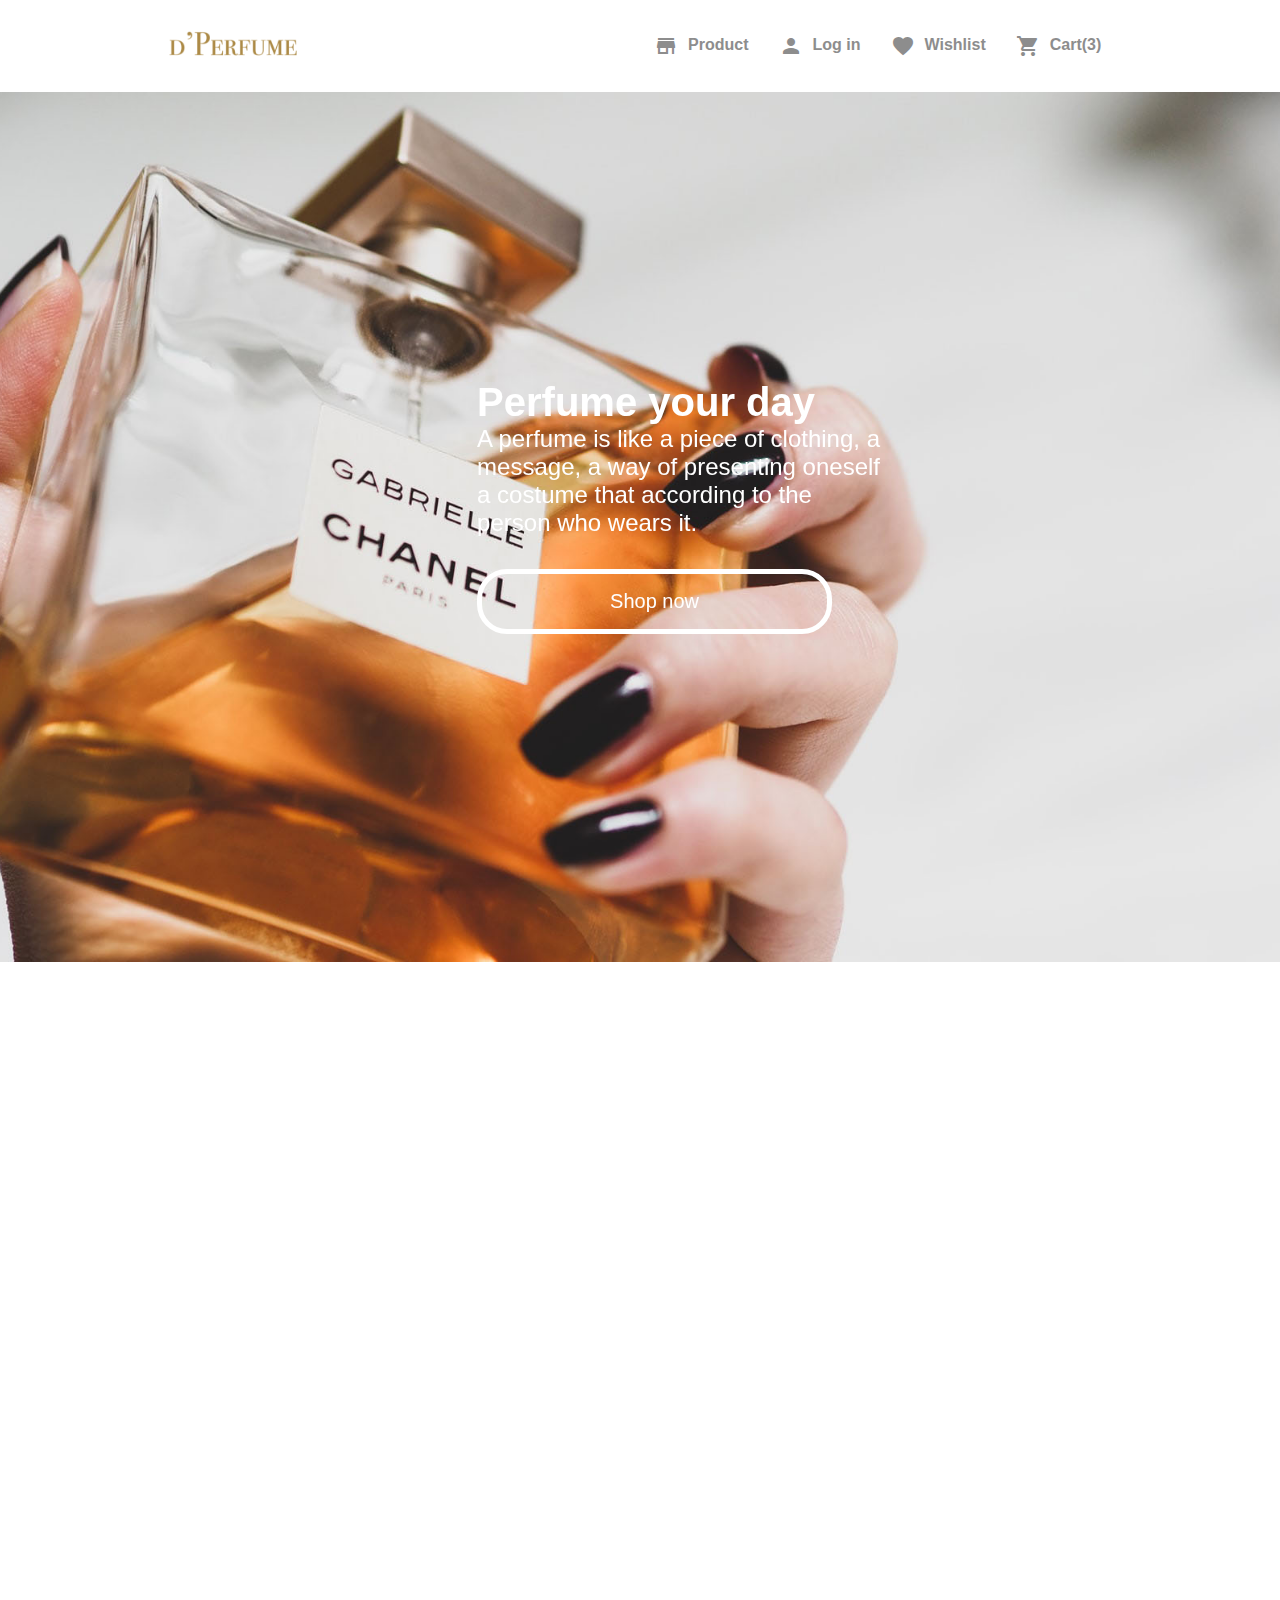
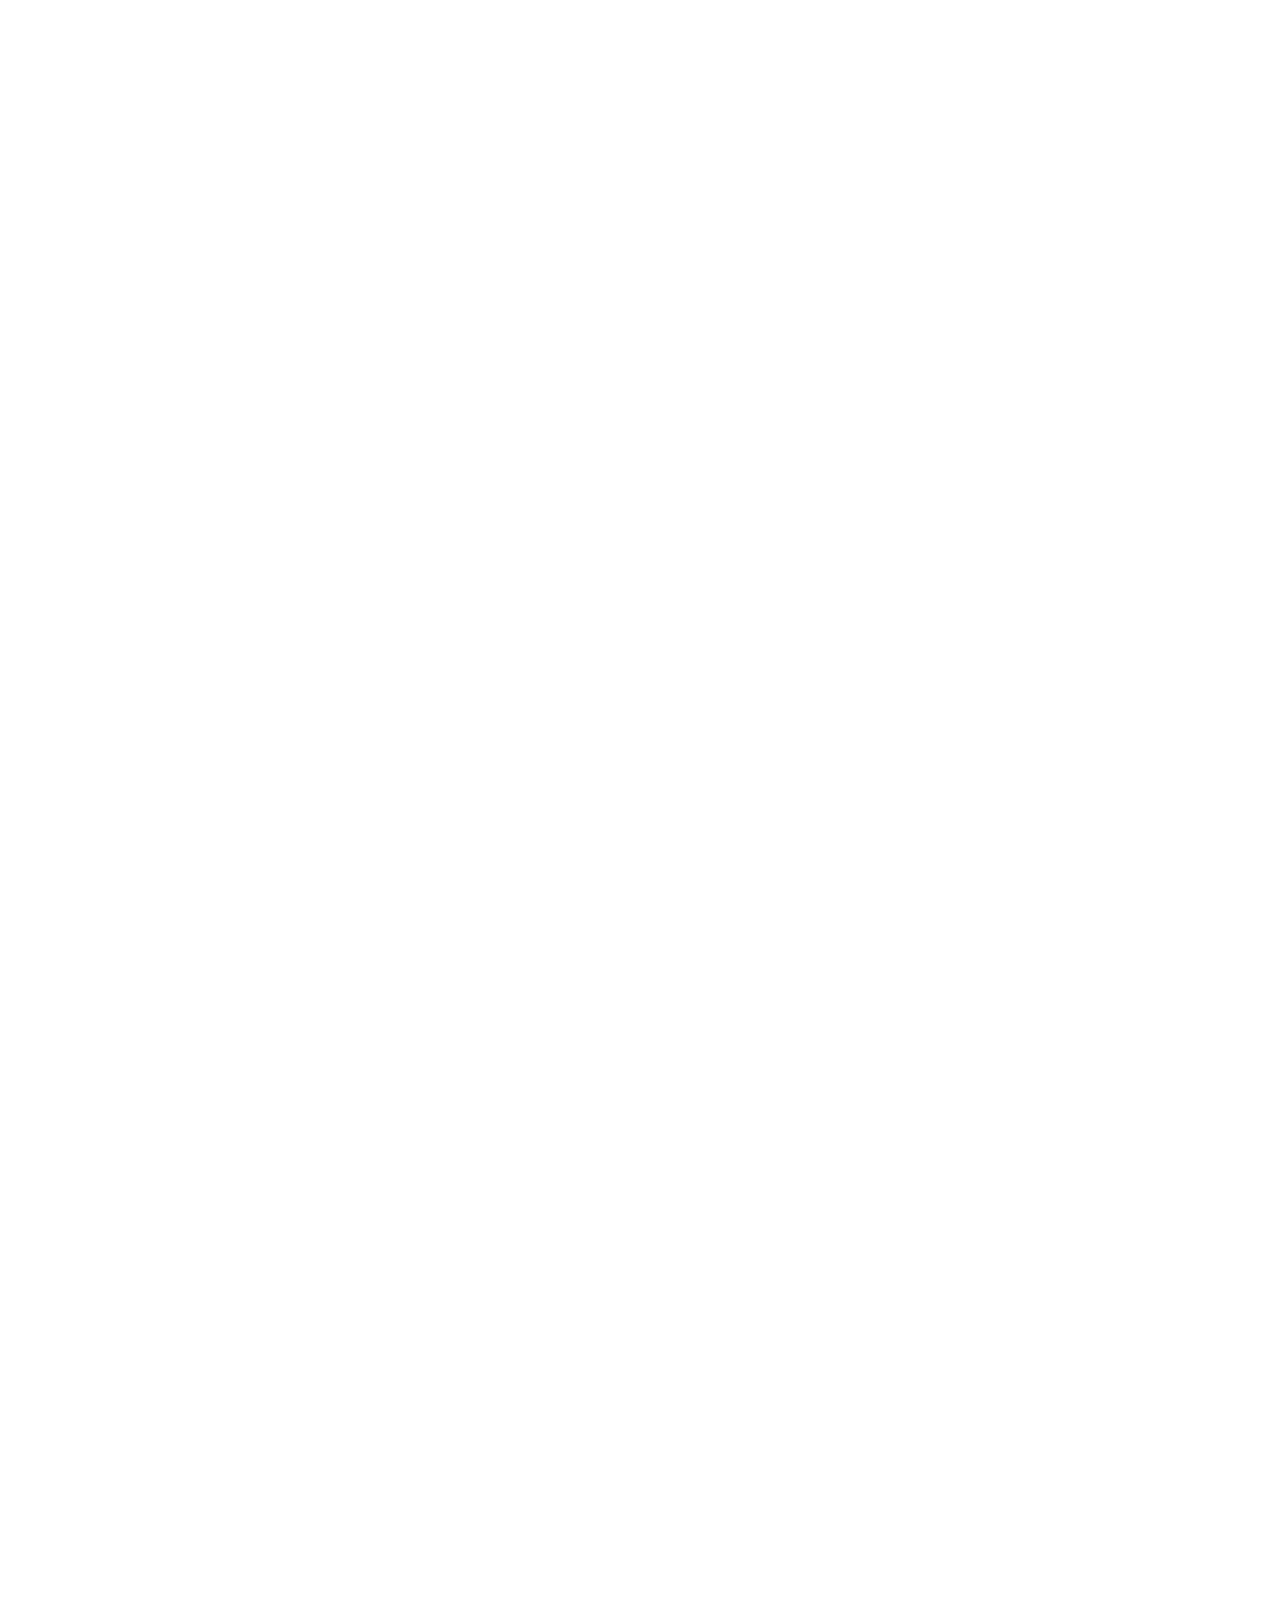
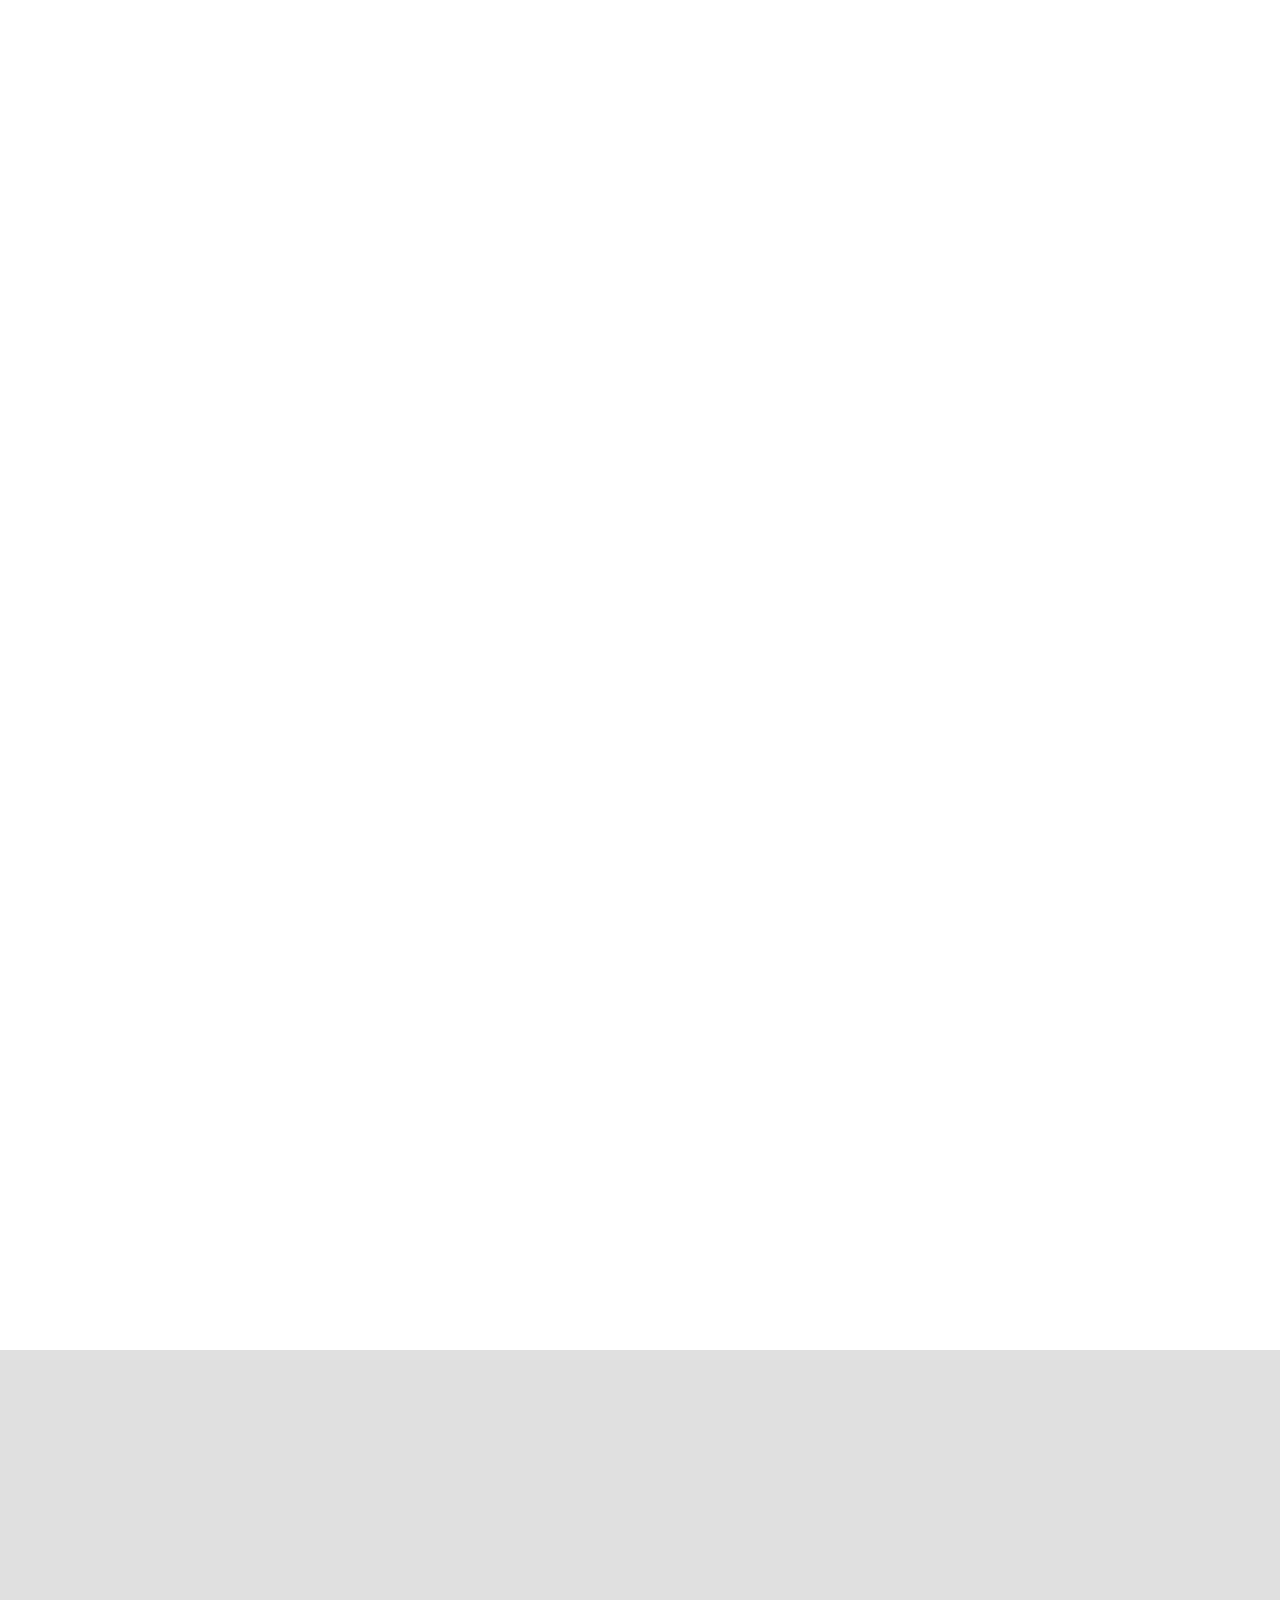
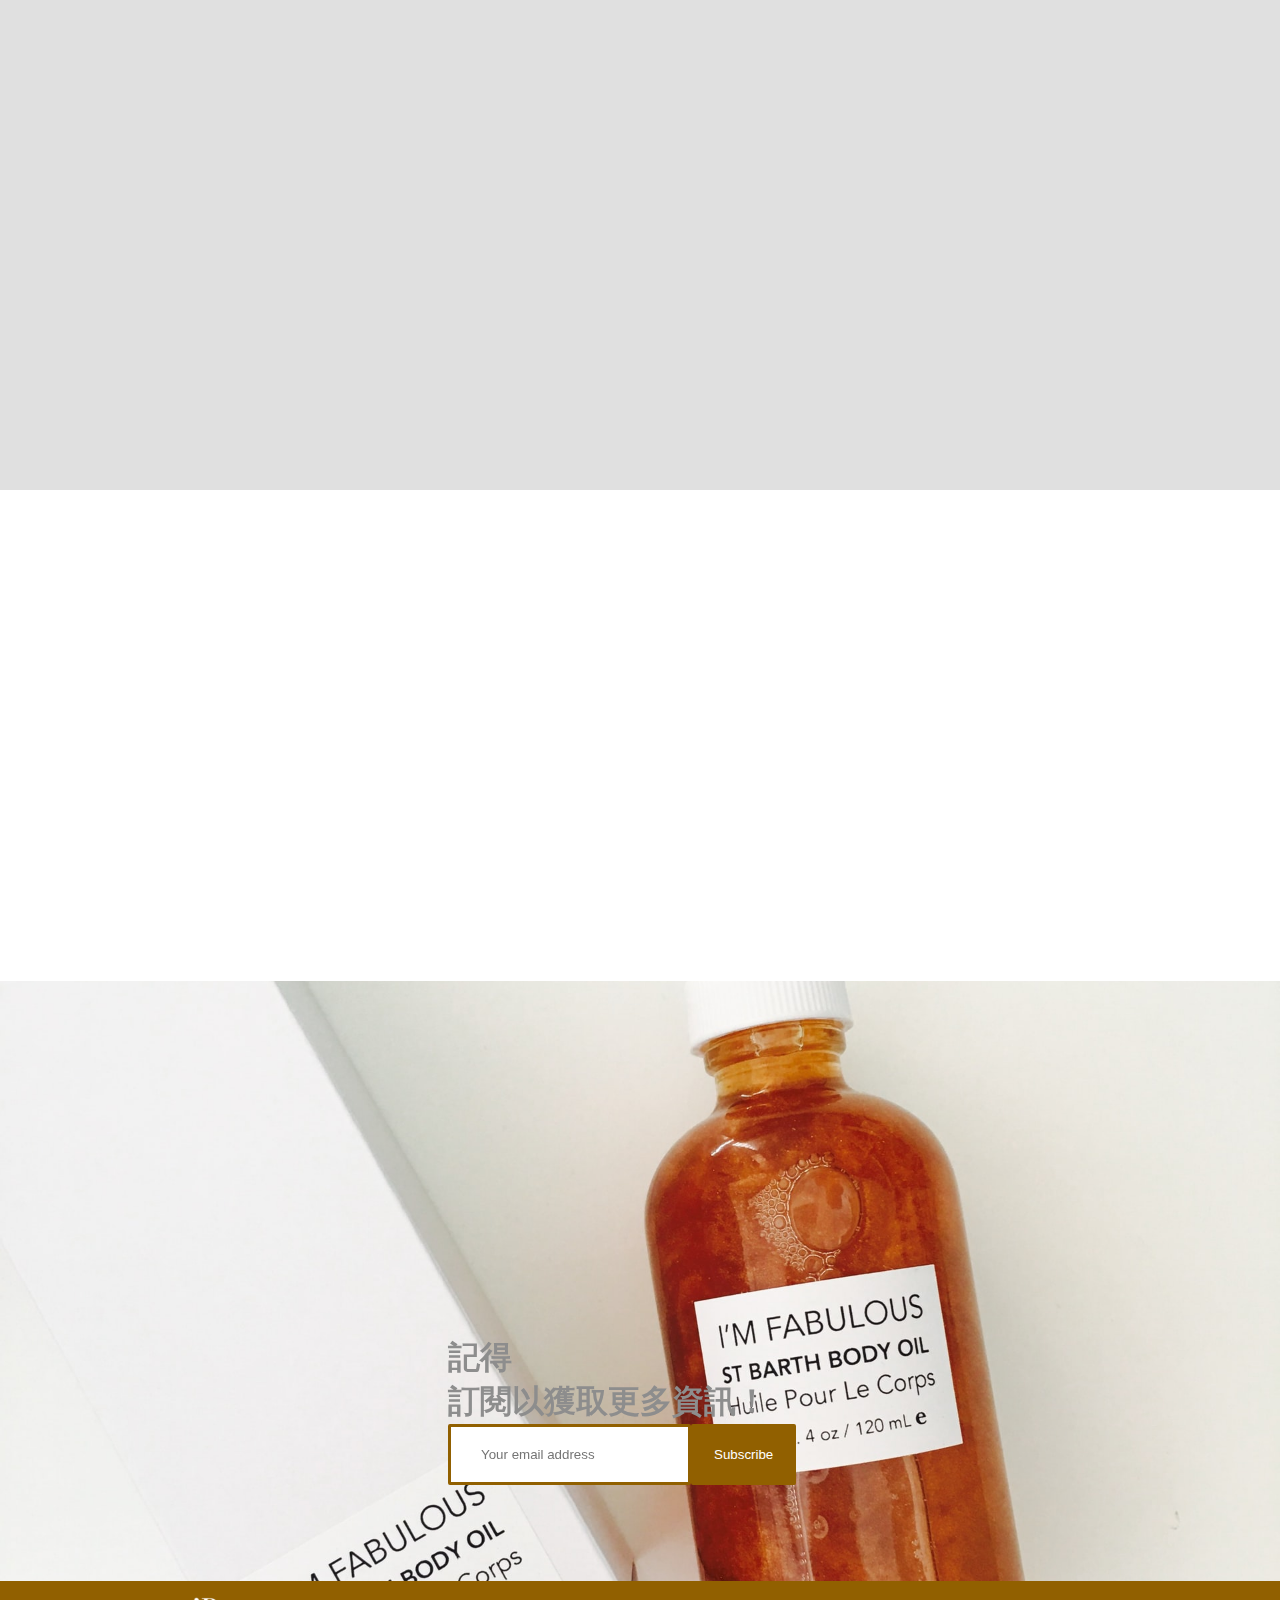
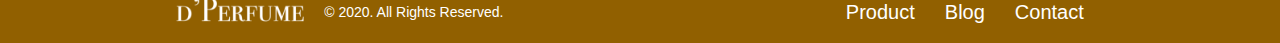
==== index.html @ cd5f8ff2 "23456" ====
<!DOCTYPE html>
<html lang="en">

<head>
    <meta charset="UTF-8">
    <meta http-equiv="X-UA-Compatible" content="IE=edge">
    <meta name="viewport" content="width=device-width, initial-scale=1.0">
    <meta name="description" content="傳達了女性自信活力、浪漫感性、追求夢想的精神" />
    <title>Live Your Dream</title>
    <link href="https://fonts.googleapis.com/icon?family=Material+Icons" rel="stylesheet">
    <link rel="shortcut icon" href="./images/perfume.png">
    <link rel="stylesheet" href="./css/style.css">
    <script type="text/javascript" src="./js/jquery-3.6.0.min.js"></script>
    <script src="./js/all.js"></script>
</head>

<body>
    <div class="header container">
            <a href="./index.html" class="logo">
                <img src="./images/d’Perfume.png" alt="">
            </a>
        <ul class="nav">
            <li class="nav-item"><a href="./product.html"><span class="material-icons">store</span>Product</a></li>
            <li class="nav-item"><a href="./login.html"><span class="material-icons">person</span>Log in</a></li>
            <li class="nav-item"><a href="#"><span class="material-icons ">favorite</span>Wishlist</a></li>
            <li class="nav-item"><a href="#"><span class="material-icons">shopping_cart</span>Cart(3)</a></li>
        </ul>

        <div class="menu">
            <nav class="navbar">
                <a class="navbar-link" href="#">
                    <span class="material-icons md-36">shopping_cart</span>
                    <span class="number">3</span>
                </a>
                <button class="navbar-toggler">
                    <span class="material-icons md-36">
                        menu
                    </span>
                </button>
                <div class="navbar-collapse">
                    <ul class="navbar-nav">
                        <li class="nav-item"><a class="nav-link" href="./product.html">Product</a></li>
                        <li class="nav-item"><a class="nav-link" href="#">Wishlist</a></li>
                        <li class="nav-item"><a class="nav-link" href="#">Blog</a></li>
                        <li class="nav-item"><a class="nav-link" href="#">Contact</a></li>
                        <li class="nav-item"><a class="nav-link" href="./login.html">Log in</a></li>
                    </ul>
                </div>
            </nav>
        </div>
    </div>

    <div class="banner container">
        <div class="banner_text" data-aos="fade-left">
            <h1>Perfume your day</h1>
            <p>A perfume is like a piece of clothing, a <br> message, a way of presenting oneself <br> a costume that
                according to the <br> person who wears it.</p>
            <a href="./product.html"><input type="button" value="Shop now"></a>
        </div>
    </div>
    <div class="main container">
        <div class="content">
            <div class="content_left" data-aos="fade-left">
                <img src="./images/olena.jpg" alt="">
                <div class="text_left">
                    <h2>Gabrielle CHANEL</h2>
                    <p>全新嗅覺體驗，花香四溢、明亮馥郁。結合茉莉、依蘭依蘭、橙花和最迷人的格拉斯晚香玉之花香，呈現出夢幻花香氣息。 極具女性特質的香奈兒嘉柏麗香水，專為光芒四射的她而生。</p>
                    <a href="#">查看更多</a>
                </div>
            </div>
            <div class="content_right" data-aos="fade-right">
                <img src="./images/Gingembre.png" alt="">
                <div class="text_right">
                    <h2>Five O’clock Au Gingembre</h2>
                    <p>生薑與溫醇的肉桂香、紅糖的香甜摻和成一氣，溫暖微辛的氣息反倒形成一股輕煙氤氳開來，還帶點微微煙醺感漫溢在整個鼻息之間，細聞之下,又還有溫溫淡淡的木香，溫和而暖心。
                    </p>
                    <a href="#">查看更多</a>
                </div>
            </div>
            <div class="content_left" data-aos="fade-left">
                <img src="./images/erin-east.jpg" alt="">
                <div class="text_left">
                    <h2>CHANEL N°5</h2>
                    <p>N°5，女性魅力的極致精髓。散發柔美澄透的乙醛花束香氣。經典傳奇香氛，蘊藏於極簡設計的獨特瓶身。</p>
                    <a href="./product-detail.html">查看更多</a>
                </div>
            </div>
            <div class="content_right" data-aos="fade-right">
                <img src="./images/annie.jpg" alt="">
                <div class="text_right">
                    <ul>
                        <li>
                            <h3>1.<br> Levels of Preventive Maintenance Compliance</h3>
                            <p>The core idea of preventative maintenance is the performance of proactive actions
                                against unscheduled downtime in order to identify potential defects before they
                                evolve into something more severe.</p>
                        </li>
                        <li>
                            <h3>2.<br> Percentage of Planned Maintenance</h3>
                            <p>The planned maintenance percentage is the total planned maintenance time in your
                                CMMS software over a date range over the total number of hours of a service
                                performed by the technicians.</p>
                        </li>
                        <li>
                            <h3>3.<br> Critical percentage of  planned maintenance</h3>
                            <p>Calculating the critical percentage of planned maintenance will help you prioritize
                                the most important operations that should be performed immediately.</p>
                        </li>
                    </ul>
                    <div class="btn">
                        <a href="#"><input type="button" value="Plan a free online training"></a>
                    </div>
                </div>
            </div>
        </div>
    </div>
    <div class="shop container">
        <div class="shop_buy" data-aos="zoom-in">
            <div class="shop_style">
                <img src="./images/Poppy & Barley.png" alt="">
                <h3>Poppy & Barley</h3>
                <h4>Jo Malone</h4>
                <p>NT$1,380 <span>NT$1,580</span></p>

            </div>
            <div class="shop_style" data-aos="zoom-in">
                <img src="./images/Body Wash.png" alt="">
                <h3>Body Wash</h3>
                <h4>Curology</h4>
                <p>NT$1,580</p>
            </div>
            <div class="shop_style shop_img" data-aos="zoom-in">
                <img src="./images/Apple Cider Vinegar Capsule.png" alt="">
                <div class="sold_out">
                    <span>Sold out</span>
                </div>
                <h3>Apple Cider Vinegar Capsule</h3>
                <h4>Tonik</h4>
                <p>NT$1,580</p>
            </div>
        </div>
    </div>
    <div class="Information container">
        <div class="content">
            <div class="content_style" data-aos="zoom-out-up">
                <div>
                    <img src="./images/laura-chouette.jpg" alt="">
                </div>
                <div class="content_text">
                    <h3>Bottle-Recycling</h3>
                    <h4>Recycle your used empty bottles and <br> be rewarded!</h4>
                    <br>
                    <p>For the past 10 years, we have collected over <br> 800,000 bottles through Empty Bottle <br>
                        Recycling Campaign and planted more than <br> 860 pine trees for a better environment.For <br>
                        the past 10 years, we have collected over <br> 800,000 bottles through Empty Bottle <br>
                        Recycling Campaign and planted more than <br> 860 pine trees for a better environment.</p>
                    <a href="#">查看更多</a>
                </div>


            </div>
        </div>
    </div>
    <div class="subscription container">
        <div class="subscription_text">
            <h2>記得 <br> 訂閱以獲取更多資訊！</h2>
            <form class="form">
                <input type="email" name="q" id="mySearch" placeholder="Your email address"><button
                    type="submit">Subscribe</button>
            </form>
        </div>
    </div>
    <div class="footer container">
        <ul class="footer_logo">
            <li><img src="./images/d’Perfumew.png" alt="d’Perfumew"></li>
            <li><span>© 2020. All Rights Reserved.</span></li>
        </ul>
        <ul class="footer_menu">
            <li><a href="./index.html">Product</a></li>
            <li><a href="#">Blog</a></li>
            <li><a href="#">Contact</a></li>
        </ul>
    </div>
    <link rel="stylesheet" href="https://unpkg.com/aos@next/dist/aos.css" />
    <script src="https://unpkg.com/aos@next/dist/aos.js"></script>
    <script>
       AOS.init({
        offset: 400, // offset (in px) from the original trigger point
        delay: 0, // values from 0 to 3000, with step 50ms
        duration: 1000 // values from 0 to 3000, with step 50ms
      });
    </script>
</body>
</html>
---- css/style.css ----
@charset "UTF-8";
* {
  margin: 0;
  padding: 0;
  font-family: PingFangTC-Regular, sans-serif,'SF Pro Display';
  list-style: none;
}

img {
  max-width: 100%;
  height: auto;
}

/* 全域 border box */
*,
*::before,
*::after {
  box-sizing: border-box;
}

.container {
  max-width: 1920px;
  margin: 0 auto;
}

.header {
  display: flex;
  justify-content: space-around;
  align-items: center;
  padding: 25px 0;
  position: relative;
}

.nav {
  display: flex;
  justify-content: flex-end;
  align-items: flex-end;
}

.nav li span {
  vertical-align: middle;
  padding: 0 10px;
}

.nav li a {
  color: #8D8D8D;
  font-weight: bold;
  text-align: center;
  text-decoration: none;
  padding: 0 10px;
}

.menu {
  display: none;
}

.navbar-toggler {
  display: none;
  border: none;
  background: transparent;
  cursor: pointer;
}

.navbar-nav {
  position: relative;
  left: 0;
  max-height: 0px;
  opacity: 0;
}

.navbar .active {
  max-height: 500px;
  opacity: 1;
}

.navbar-collapse {
  display: flex;
  align-items: center;
}

.nav-link {
  color: #707070;
  font-weight: bold;
  padding: 0 30px;
  display: block;
}

.navbar-link {
  position: relative;
  opacity: 0;
  color: #8D8D8D;
}

.navbar-link .number {
  position: absolute;
  bottom: 20px;
  color: #FFFFFF;
  background-color: #916019;
  border-radius: 50%;
  padding: 0 5px;
}

@media (max-width: 767px) {
  .nav {
    display: none;
  }
  .menu {
    display: flex;
    flex-direction: row;
  }
  .navbar {
    display: flex;
    justify-content: space-between;
  }
  .navbar-toggler {
    display: block;
    margin: 0 40px;
  }
  .navbar-toggler span {
    margin: 0 0.5rem;
  }
  .navbar-toggler:focus {
    outline: 0;
  }
  .navbar-nav {
    position: absolute;
    opacity: 1;
    left: 0;
    top: 100%;
    width: 100%;
    transition: all 0.8s;
    overflow: hidden;
    background: #FFFFFF;
    flex-direction: column;
  }
  .nav-link {
    padding: 10px 0;
    text-decoration: none;
    text-align: center;
  }
  .nav-link:hover {
    color: #FFFFFF;
  }
  .nav-item {
    width: 100%;
    border-bottom: dashed 1px #707070;
  }
  .nav-item:hover {
    background-color: #707070;
  }
  .navbar-link {
    padding-left: 0;
    opacity: 1;
  }
  .navbar-link .number {
    margin: 10px 0;
  }
}

.banner {
  height: 870px;
  background-image: url(../images/back-image.jpg);
  background-repeat: no-repeat;
  background-position: center;
  background-size: cover;
  display: flex;
  justify-content: flex-end;
  align-items: baseline;
}

.banner .banner_text {
  padding: 18rem 25rem;
  color: #FFFFFF;
}

.banner .banner_text h1 {
  font-size: 40px;
}

.banner .banner_text p {
  font-size: 24px;
  padding-bottom: 2rem;
}

.banner .banner_text input[type="button"] {
  border-radius: 30px;
  font-size: 20px;
  padding: 1rem 8rem;
  cursor: pointer;
  outline: none;
  border: 5px #FFFFFF solid;
  color: #FFFFFF;
  background: #00000000;
}

.banner .banner_text input[type="button"]:hover {
  background: #0303035b;
}

.main {
  display: flex;
  justify-content: center;
  padding: 60px 0;
}

.main .content {
  width: 58%;
}

.main .content input[type="button"] {
  background-color: #00000000;
  border-radius: 30px;
  border: solid 1px #000;
  font-size: 20px;
  padding: 1rem 5rem;
  cursor: pointer;
  outline: none;
}

.main .content input[type="button"]:hover {
  background: #03030321;
}

.main .content .content_left {
  display: flex;
  flex-direction: row-reverse;
}

.main .content .content_left .text_left {
  padding: 10rem 5rem;
  line-height: 1.5;
}

.main .content .content_left .text_left h2 {
  font-size: 32px;
}

.main .content .content_left .text_left p {
  font-size: 20px;
}

.main .content .content_left .text_left a {
  color: #916019;
  text-decoration: none;
}

.main .content .content_right {
  display: flex;
  justify-content: center;
}

.main .content .content_right .text_right {
  padding: 10rem 5rem;
  line-height: 1.5;
}

.main .content .content_right .text_right li {
  line-height: 1.5rem;
  padding-top: 2rem;
  border: solid 2px red;
}

.main .content .content_right .text_right h2 {
  font-size: 32px;
}

.main .content .content_right .text_right h3 {
  font-size: 24px;
}

.main .content .content_right .text_right p {
  font-size: 20px;
}

.main .content .content_right .text_right a {
  color: #916019;
  text-decoration: none;
}

.main .content .content_right .text_right .btn {
  display: flex;
  justify-content: center;
  padding: 20px;
}

.shop {
  display: flex;
  justify-content: center;
  background: #E0E0E0 0% 0% no-repeat padding-box;
}

.shop .shop_buy {
  display: flex;
  padding: 40px;
}

.shop .shop_buy .shop_style {
  padding: 16px;
}

.shop .shop_buy .shop_style h3 {
  font-size: 24px;
}

.shop .shop_buy .shop_style h4 {
  font-size: 16px;
  font-weight: normal;
}

.shop .shop_buy .shop_style p {
  padding-top: 20px;
}

.shop .shop_buy .shop_style p span {
  padding: 0 10px;
  color: #8D8D8D;
  text-decoration: line-through;
}

.shop .shop_buy .shop_img {
  position: relative;
}

.shop .shop_buy .sold_out {
  position: absolute;
  width: 92%;
  height: 82%;
  top: 15px;
  left: 1rem;
  background-color: rgba(3, 3, 3, 0.479);
}

.shop .shop_buy .sold_out span {
  display: flex;
  justify-content: center;
  margin: 15rem 5rem;
  font-size: 24px;
  color: #FFFFFF;
}

.Information {
  display: flex;
  justify-content: center;
}

.Information .content {
  padding: 30px 10px;
}

.Information .content .content_style {
  display: flex;
  justify-content: space-around;
}

.Information .content .content_style .content_text {
  padding-left: 20px;
  padding-top: 30px;
  line-height: 1.3;
}

.Information .content .content_style .content_text h3 {
  font-size: 32px;
}

.Information .content .content_style .content_text h4 {
  font-size: 20px;
}

.Information .content .content_style .content_text p {
  padding-bottom: 10px;
}

.Information .content .content_style .content_text a {
  text-decoration: none;
  color: #AC8A46;
}

@media (max-width: 992px) {
  .banner {
    background-image: url(../images/back-image-s.jpg);
    justify-content: center;
    align-items: center;
  }
  .banner .banner_text {
    padding: 0;
    font-size: 40px;
  }
  .main .content {
    width: 100%;
  }
  .main .content .content_left,
  .main .content .content_right {
    flex-direction: column;
  }
  .main .content .content_left img,
  .main .content .content_right img {
    padding: 20px;
  }
  .main .content .content_left .text_left,
  .main .content .content_left .text_right,
  .main .content .content_right .text_left,
  .main .content .content_right .text_right {
    padding: 0 6.5rem;
  }
  .shop .shop_buy {
    flex-direction: column;
  }
  .Information .content .content_style {
    flex-direction: column;
  }
  .Information .content .content_style .content_text {
    justify-content: center;
    margin: 0 6rem;
  }
}

.subscription {
  position: relative;
  height: 600px;
  background-image: url(../images/anis-m-footer.jpg);
  background-repeat: no-repeat;
  background-position: center;
  background-size: cover;
}

.subscription .subscription_text {
  position: absolute;
  left: 28rem;
  bottom: 6rem;
}

.subscription .subscription_text h2 {
  color: #8D8D8D;
  font-size: 32px;
}

.subscription .subscription_text input[type="email"] {
  padding: 20px 30px;
  border-radius: 2px;
  outline: none;
  border: solid 3px #916000;
}

.subscription .subscription_text button {
  padding: 20px;
  outline: none;
  border-radius: 2px;
  border: solid 3px #916000;
  color: #FFFFFF;
  background-color: #916000;
}

@media (max-width: 767px) {
  .subscription {
    background-image: url(../images/anis-s-bg.jpg);
    background-repeat: no-repeat;
  }
  .subscription .subscription_text {
    position: absolute;
    left: 10rem;
    bottom: 10rem;
  }
}

@media (max-width: 414px) {
  input[type="button"] {
    width: 130%;
  }
  .subscription .subscription_text {
    position: absolute;
    left: 2rem;
    bottom: 10rem;
  }
}

.product {
  display: flex;
  background: #916000;
  padding: 20px 0;
}

.product .product_menu {
  display: flex;
  padding-left: 20rem;
}

.product .product_menu li {
  display: flex;
  padding-left: 20px;
}

.product .product_menu li a {
  color: #FFFFFF;
  font-size: 20px;
  text-decoration: none;
}

.product_commodity {
  display: flex;
  justify-content: center;
}

.product_commodity .content {
  display: flex;
  justify-content: center;
  padding: 3rem;
}

.product_commodity .content li {
  padding: 0 20px;
  line-height: 1.3;
}

.product_commodity .content li img {
  width: 255px;
  height: 255px;
}

.product_commodity .content li h3 {
  font-size: 24px;
}

.product_commodity .content li h4 {
  font-weight: normal;
}

.product_commodity .content li p span {
  color: #8D8D8D;
  text-decoration: line-through;
}

.product_commodity .content li a {
  color: #916019;
  text-decoration: none;
}

.product_number {
  display: flex;
  justify-content: center;
  padding: 20px 0;
}

.product_number li {
  font-size: 20px;
  padding: 0 10px;
}

.product_number .num a {
  color: #AC8A46;
}

@media (max-width: 767px) {
  .product {
    display: none;
  }
  .product_commodity .content {
    display: flex;
    flex-wrap: wrap;
    padding: 20px 0;
  }
}

.login {
  display: flex;
  justify-content: center;
}

.login .content {
  display: flex;
  padding: 12rem 0;
}

.login .log-in {
  padding: 12rem 2rem;
}

.login .log-in h2 {
  font-size: 32px;
}

.login .log-in p {
  padding: 5px;
}

.login .log-in input[type="email"] {
  width: 350px;
  height: 38px;
  cursor: pointer;
  outline: none;
}

.login .log-in input[type="password"] {
  width: 350px;
  height: 38px;
  cursor: pointer;
  outline: none;
}

.login .forgot {
  display: flex;
  padding: 10px 0;
}

.login .forgot a {
  text-decoration: none;
  font-size: 16px;
  color: #916000;
  padding: 5px 0;
}

.login .forgot .buttonClick {
  justify-content: space-between;
  margin: 0 10rem;
}

.login .forgot button {
  cursor: pointer;
  color: #916000;
  font-size: 16px;
  border: solid 1px #916000;
  border-radius: 2px;
  background-color: rgba(255, 255, 255, 0.411);
  outline: none;
  margin: 0 5px;
  padding: 6px;
}

.login .forgot .signin {
  background-color: #916000;
}

.login .forgot .signin a {
  color: #FFFFFF;
}

@media (max-width: 767px) {
  .login .content {
    flex-direction: column;
    justify-content: center;
    padding: 20px 0;
  }
  .login .content .log-in h2 {
    margin: 0 5rem;
  }
  .login .content .log-in form {
    margin: 0 5rem;
  }
  .login .content .forgot .buttonClick {
    justify-content: space-between;
    margin: 0 6rem;
  }
}

.footer {
  display: flex;
  justify-content: space-around;
  background-color: #916000;
}

.footer .footer_logo {
  display: flex;
  align-items: center;
}

.footer .footer_logo li {
  padding: 10px;
}

.footer .footer_logo span {
  font-size: 14px;
  color: #FFFFFF;
}

.footer .footer_menu {
  display: flex;
  align-items: center;
}

.footer .footer_menu li {
  padding-right: 30px;
}

.footer .footer_menu a {
  text-decoration: none;
  font-size: 20px;
  color: #FFFFFF;
}

@media (max-width: 767px) {
  .footer .footer_logo {
    padding: 0 8rem;
  }
  .footer .footer_menu li {
    display: none;
  }
}

@media (max-width: 414px) {
  .footer .footer_logo {
    padding: 0;
    border: solid 1px red;
  }
}

.swal2-popup.swal2-modal {
  font-size: 10pt;
}

.swal2-modal .swal2-title {
  font-size: 1.5em;
}

.swal2-modal button {
  padding: 3px 6px;
}

.material-icons.md-18 {
  font-size: 18px;
}

.material-icons.md-24 {
  font-size: 24px;
}

.material-icons.md-36 {
  font-size: 36px;
}

.material-icons.md-48 {
  font-size: 48px;
}
/*# sourceMappingURL=style.css.map */
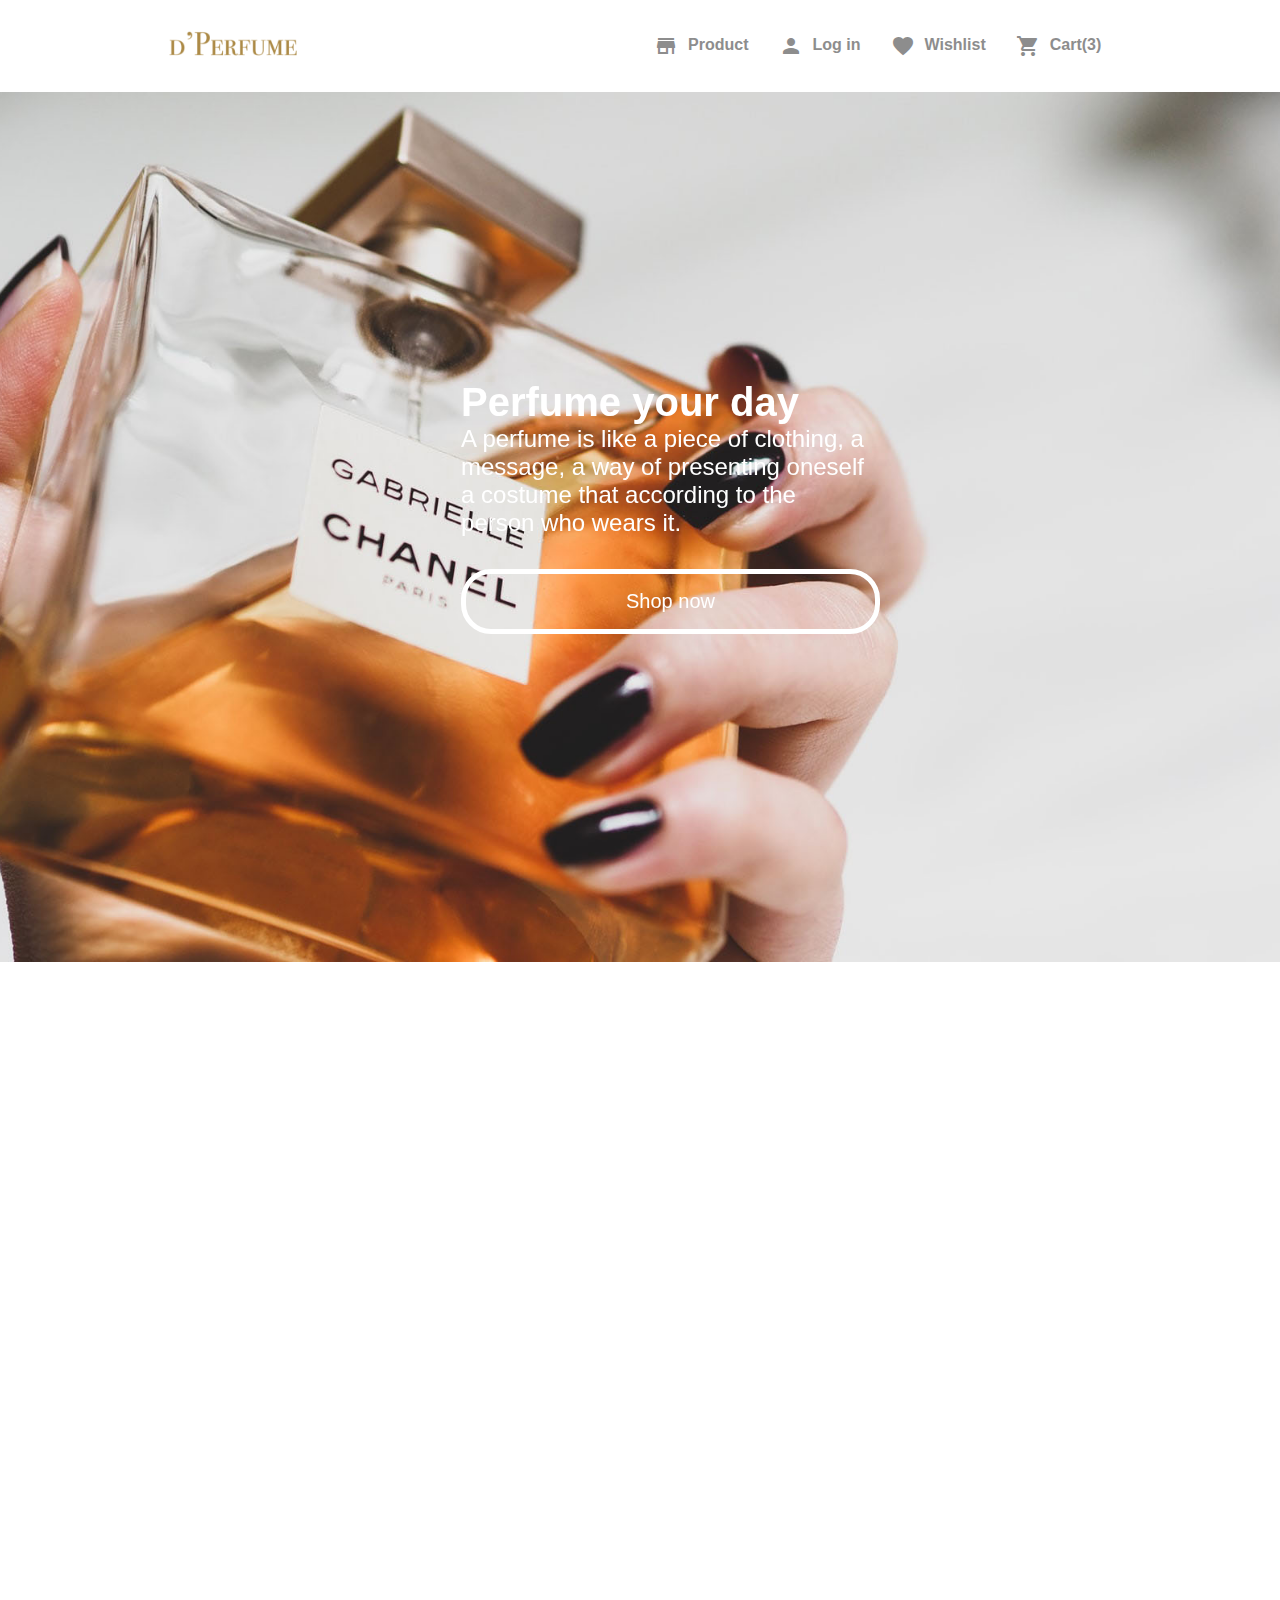
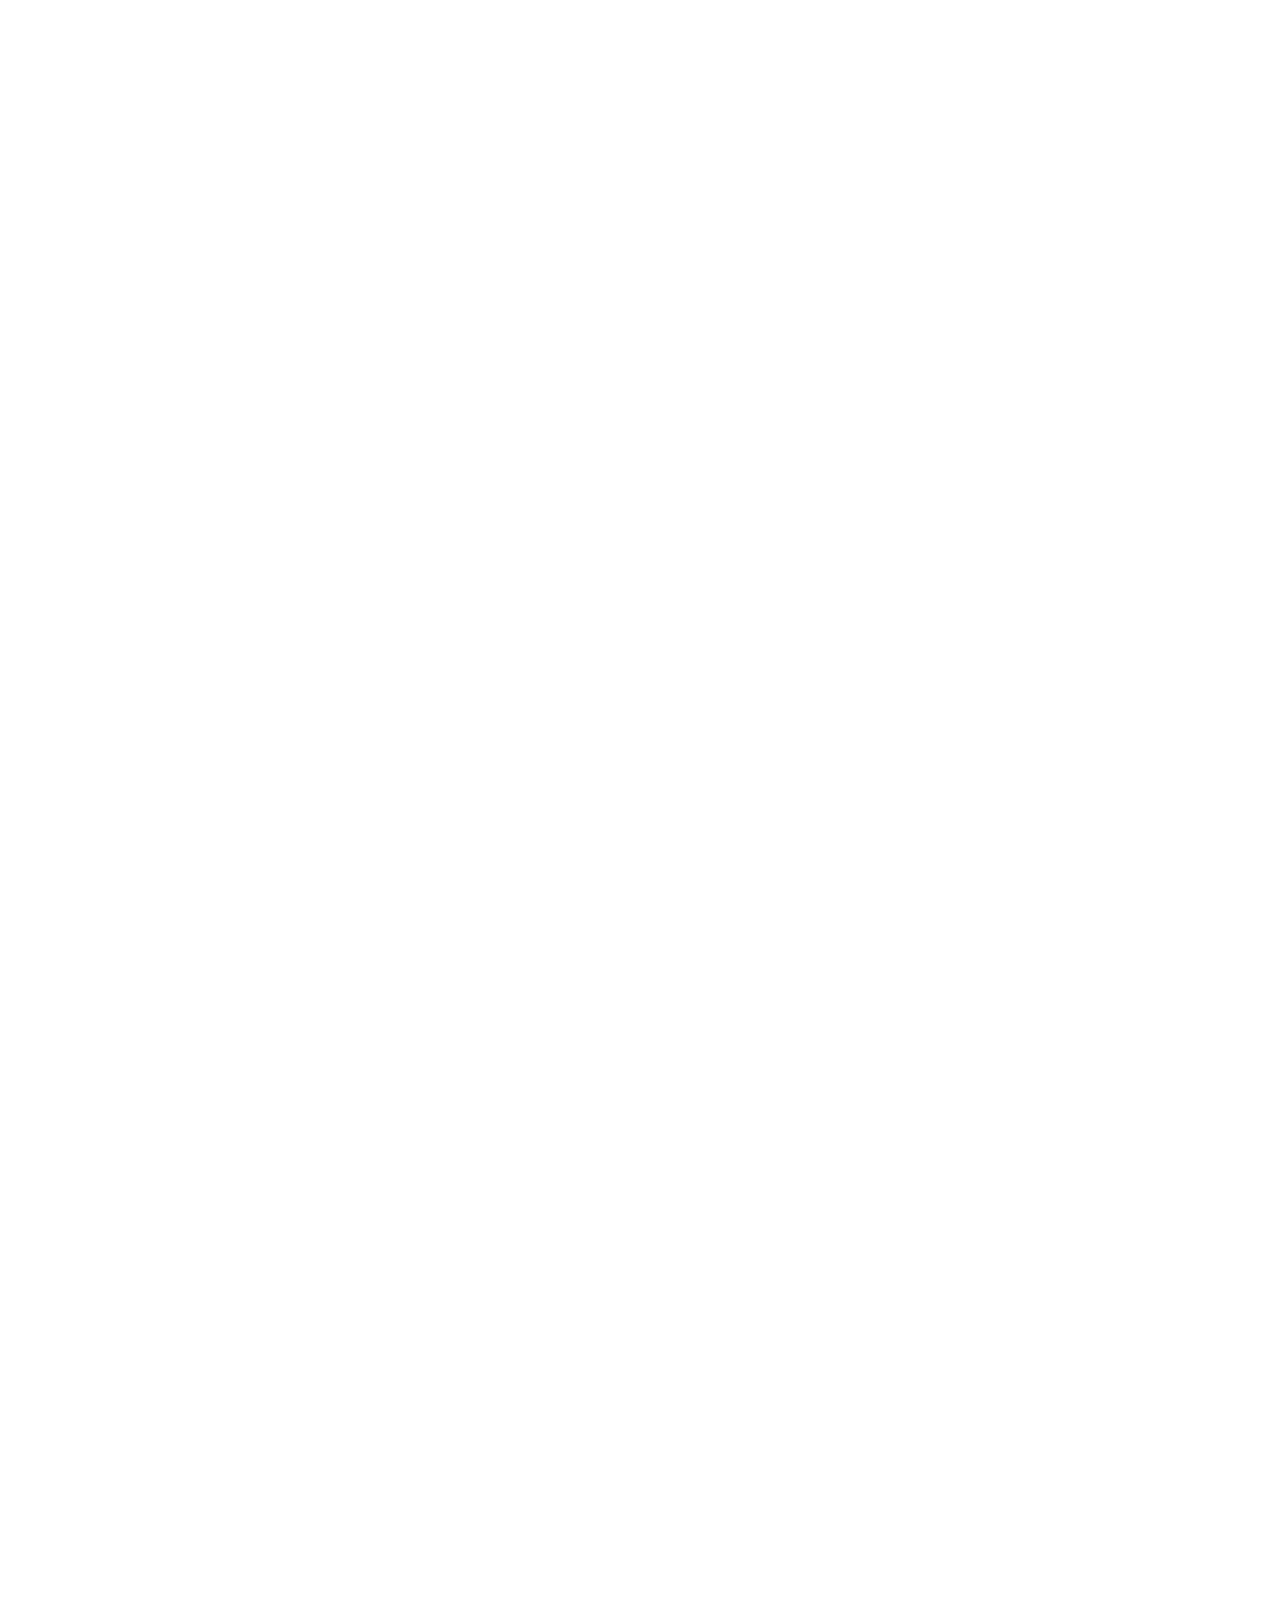
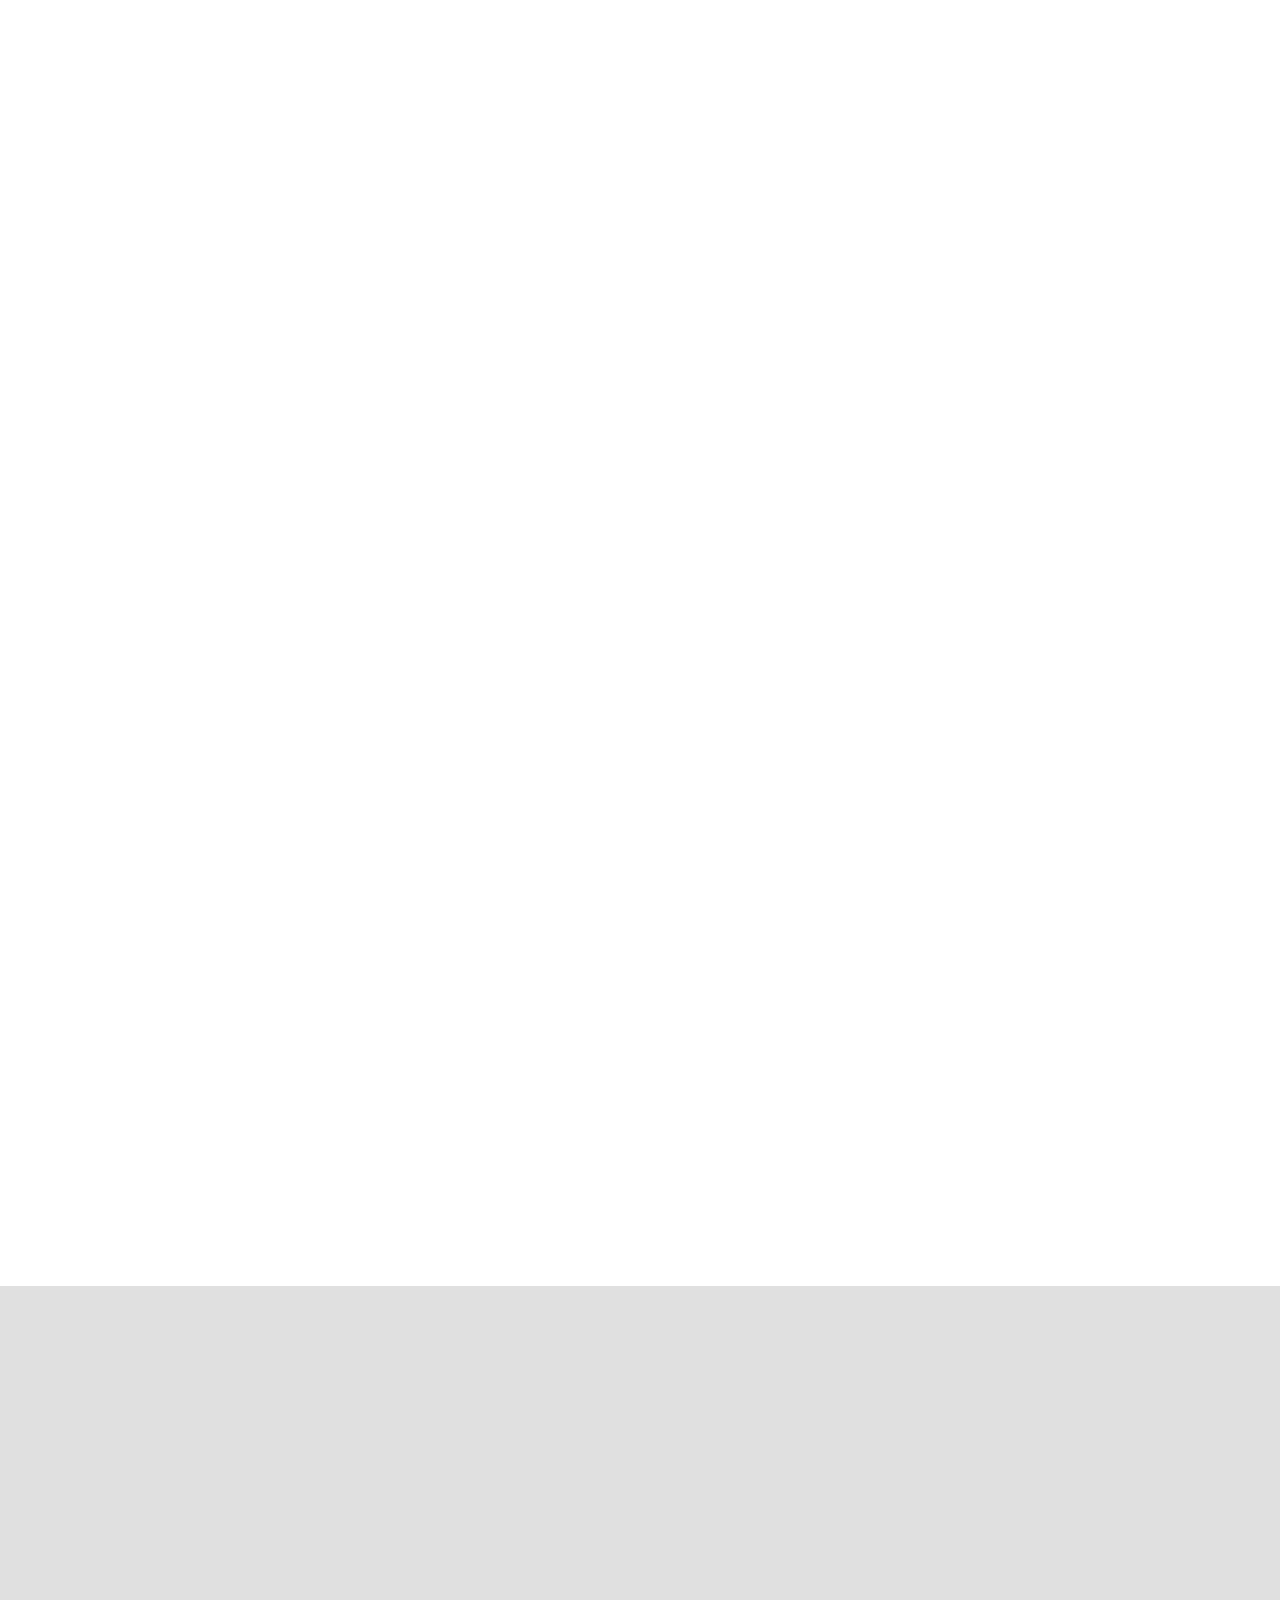
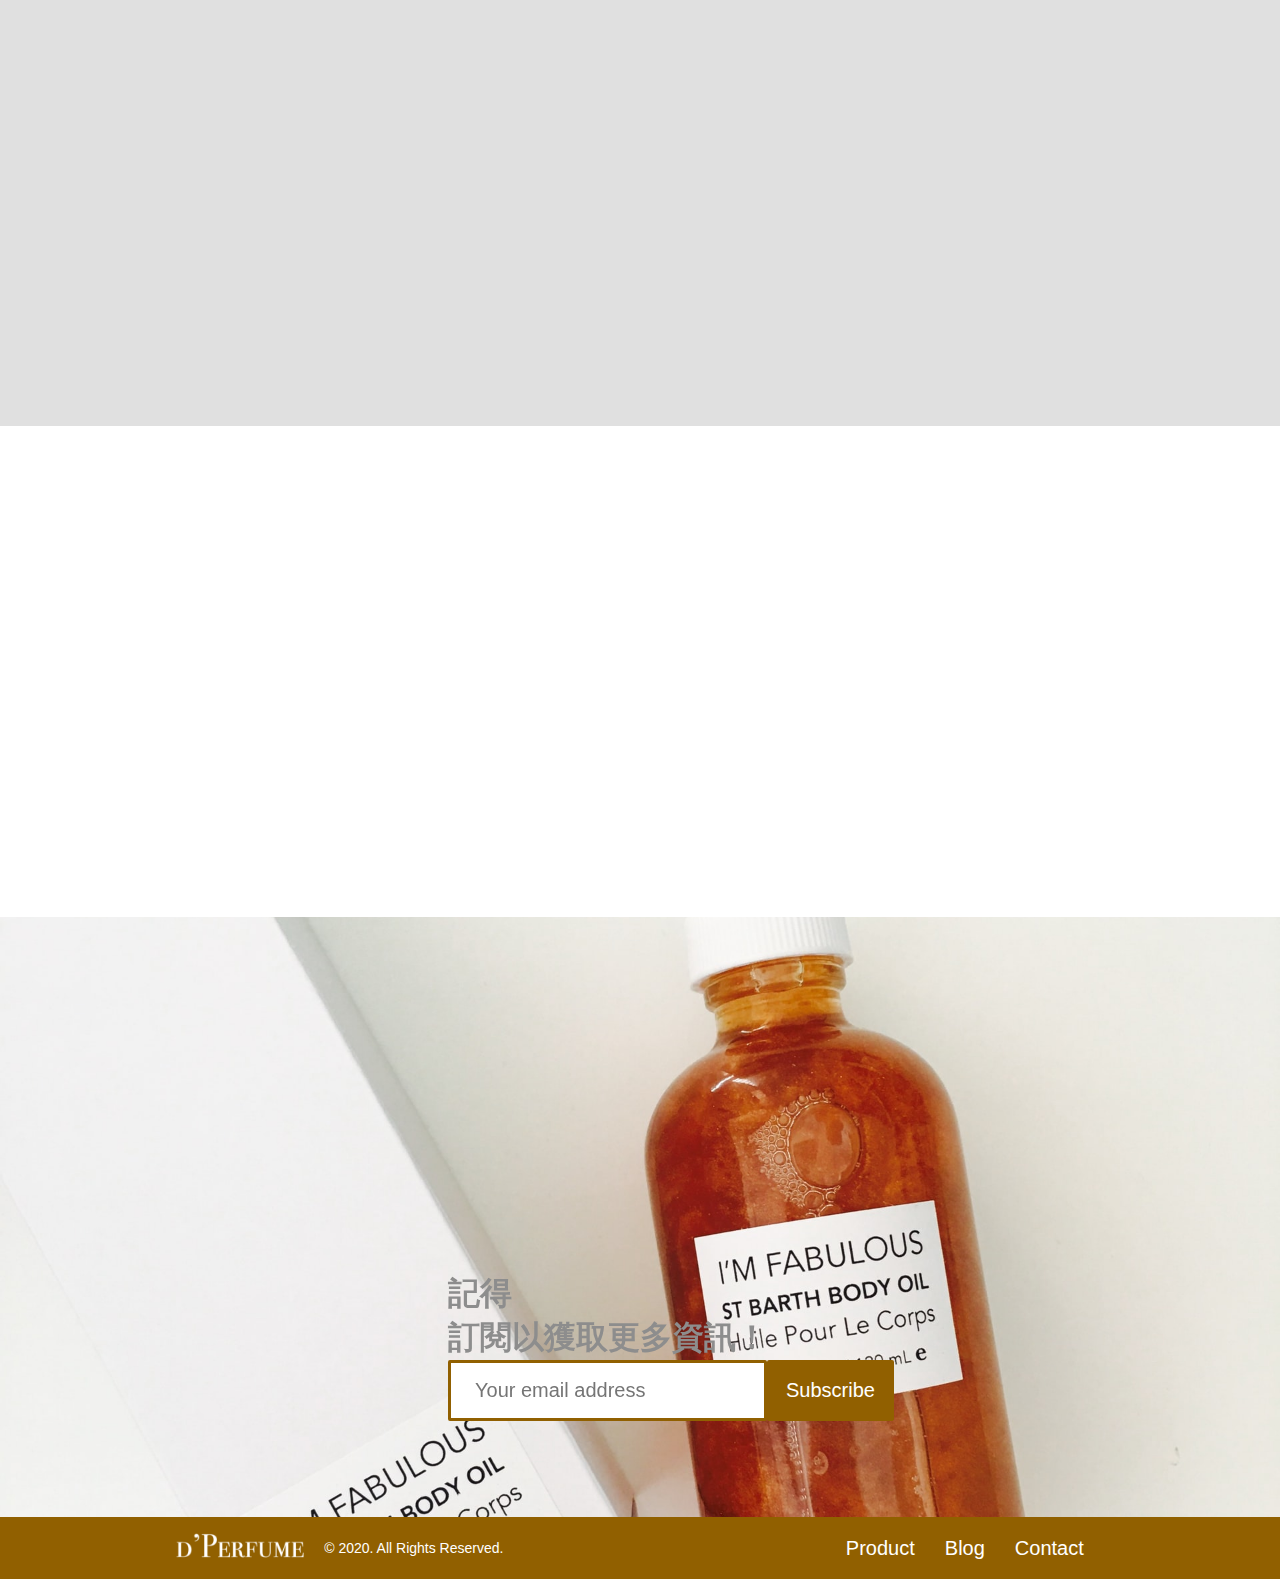
==== commit 9e7e5f22: "update 0320" ====
--- a/index.html
+++ b/index.html
@@ -129,8 +129,8 @@
                 <h4>Curology</h4>
                 <p>NT$1,580</p>
             </div>
-            <div class="shop_style shop_img" data-aos="zoom-in">
-                <img src="./images/Apple Cider Vinegar Capsule.png" alt="">
+            <div class="shop_style shop_all" data-aos="zoom-in">
+                    <img src="./images/Apple Cider Vinegar Capsule.png" alt="">
                 <div class="sold_out">
                     <span>Sold out</span>
                 </div>
--- a/css/style.css
+++ b/css/style.css
@@ -185,7 +185,7 @@
 .banner .banner_text input[type="button"] {
   border-radius: 30px;
   font-size: 20px;
-  padding: 1rem 8rem;
+  padding: 1rem 10rem;
   cursor: pointer;
   outline: none;
   border: 5px #FFFFFF solid;
@@ -194,7 +194,7 @@
 }
 
 .banner .banner_text input[type="button"]:hover {
-  background: #0303035b;
+  background: #00000065;
 }
 
 .main {
@@ -250,14 +250,13 @@
 }
 
 .main .content .content_right .text_right {
-  padding: 10rem 5rem;
+  padding: 8rem 1.2rem;
   line-height: 1.5;
 }
 
 .main .content .content_right .text_right li {
   line-height: 1.5rem;
   padding-top: 2rem;
-  border: solid 2px red;
 }
 
 .main .content .content_right .text_right h2 {
@@ -280,7 +279,7 @@
 .main .content .content_right .text_right .btn {
   display: flex;
   justify-content: center;
-  padding: 20px;
+  padding: 4rem;
 }
 
 .shop {
@@ -323,9 +322,7 @@
 
 .shop .shop_buy .sold_out {
   position: absolute;
-  width: 92%;
-  height: 82%;
-  top: 15px;
+  top: 16px;
   left: 1rem;
   background-color: rgba(3, 3, 3, 0.479);
 }
@@ -333,7 +330,9 @@
 .shop .shop_buy .sold_out span {
   display: flex;
   justify-content: center;
-  margin: 15rem 5rem;
+  align-items: center;
+  width: 350px;
+  height: 540px;
   font-size: 24px;
   color: #FFFFFF;
 }
@@ -373,45 +372,6 @@
 .Information .content .content_style .content_text a {
   text-decoration: none;
   color: #AC8A46;
-}
-
-@media (max-width: 992px) {
-  .banner {
-    background-image: url(../images/back-image-s.jpg);
-    justify-content: center;
-    align-items: center;
-  }
-  .banner .banner_text {
-    padding: 0;
-    font-size: 40px;
-  }
-  .main .content {
-    width: 100%;
-  }
-  .main .content .content_left,
-  .main .content .content_right {
-    flex-direction: column;
-  }
-  .main .content .content_left img,
-  .main .content .content_right img {
-    padding: 20px;
-  }
-  .main .content .content_left .text_left,
-  .main .content .content_left .text_right,
-  .main .content .content_right .text_left,
-  .main .content .content_right .text_right {
-    padding: 0 6.5rem;
-  }
-  .shop .shop_buy {
-    flex-direction: column;
-  }
-  .Information .content .content_style {
-    flex-direction: column;
-  }
-  .Information .content .content_style .content_text {
-    justify-content: center;
-    margin: 0 6rem;
-  }
 }
 
 .subscription {
@@ -435,41 +395,146 @@
 }
 
 .subscription .subscription_text input[type="email"] {
-  padding: 20px 30px;
+  padding: 16px 24px;
   border-radius: 2px;
   outline: none;
+  font-size: 20px;
   border: solid 3px #916000;
 }
 
 .subscription .subscription_text button {
-  padding: 20px;
+  padding: 15px;
   outline: none;
   border-radius: 2px;
-  border: solid 3px #916000;
+  font-size: 20px;
+  border: solid 4px #916000;
   color: #FFFFFF;
   background-color: #916000;
 }
 
+@media (max-width: 992px) {
+  .banner {
+    background-image: url(../images/back-image-s.jpg);
+    justify-content: center;
+    align-items: center;
+  }
+  .banner .banner_text {
+    padding: 0;
+    font-size: 40px;
+  }
+  .main .content {
+    width: 100%;
+  }
+  .main .content .content_left,
+  .main .content .content_right {
+    flex-direction: column;
+  }
+  .main .content .content_left img,
+  .main .content .content_right img {
+    padding: 20px;
+  }
+  .main .content .content_left .text_left,
+  .main .content .content_left .text_right,
+  .main .content .content_right .text_left,
+  .main .content .content_right .text_right {
+    padding: 0 6.5rem;
+  }
+  .main .content .btn {
+    padding: 0;
+  }
+  .shop .shop_buy {
+    flex-direction: column;
+  }
+  .Information .content .content_style {
+    flex-direction: column;
+  }
+  .Information .content .content_style .content_text {
+    justify-content: center;
+    margin: 0 6rem;
+  }
+  .subscription .subscription_text {
+    margin: -2rem;
+  }
+  .subscription .subscription_text h2 {
+    font-size: 24px;
+  }
+  .subscription .subscription_text input[type="email"] {
+    padding: 8px 20px;
+  }
+  .subscription .subscription_text button {
+    padding: 10px;
+    font-size: 16px;
+  }
+}
+
 @media (max-width: 767px) {
-  .subscription {
-    background-image: url(../images/anis-s-bg.jpg);
-    background-repeat: no-repeat;
-  }
   .subscription .subscription_text {
     position: absolute;
     left: 10rem;
-    bottom: 10rem;
+    bottom: 15rem;
   }
 }
 
 @media (max-width: 414px) {
-  input[type="button"] {
-    width: 130%;
+  .banner .banner_text {
+    justify-content: center;
+    padding: 20px;
+  }
+  .banner .banner_text h1 {
+    font-size: 24px;
+  }
+  .banner .banner_text p {
+    font-size: 20px;
+  }
+  .banner .banner_text input[type="button"] {
+    border-radius: 30px;
+    font-size: 20px;
+    padding: 1rem 7rem;
+    cursor: pointer;
+    outline: none;
+    border: 5px #FFFFFF solid;
+    color: #FFFFFF;
+    background: #00000000;
+  }
+  .main .content .content_left,
+  .main .content .content_right {
+    flex-direction: column;
+  }
+  .main .content .content_left img,
+  .main .content .content_right img {
+    padding: 0;
+  }
+  .main .content .content_left .text_left,
+  .main .content .content_left .text_right,
+  .main .content .content_right .text_left,
+  .main .content .content_right .text_right {
+    padding: 0 30px;
+  }
+  .main .content .btn {
+    padding: 0;
+  }
+  .sold_out {
+    width: 91%;
+    height: 76%;
+  }
+  .sold_out span {
+    margin: -1rem;
   }
   .subscription .subscription_text {
     position: absolute;
-    left: 2rem;
-    bottom: 10rem;
+    left: 4rem;
+    bottom: 15rem;
+  }
+  .subscription .subscription_text .form {
+    width: 100%;
+  }
+  .subscription .subscription_text input[type="email"] {
+    width: 100%;
+    padding: 3px;
+  }
+  .subscription .subscription_text button {
+    padding: 4px 3px;
+    width: 100%;
   }
 }
 
@@ -698,7 +763,6 @@
 @media (max-width: 414px) {
   .footer .footer_logo {
     padding: 0;
-    border: solid 1px red;
   }
 }
 
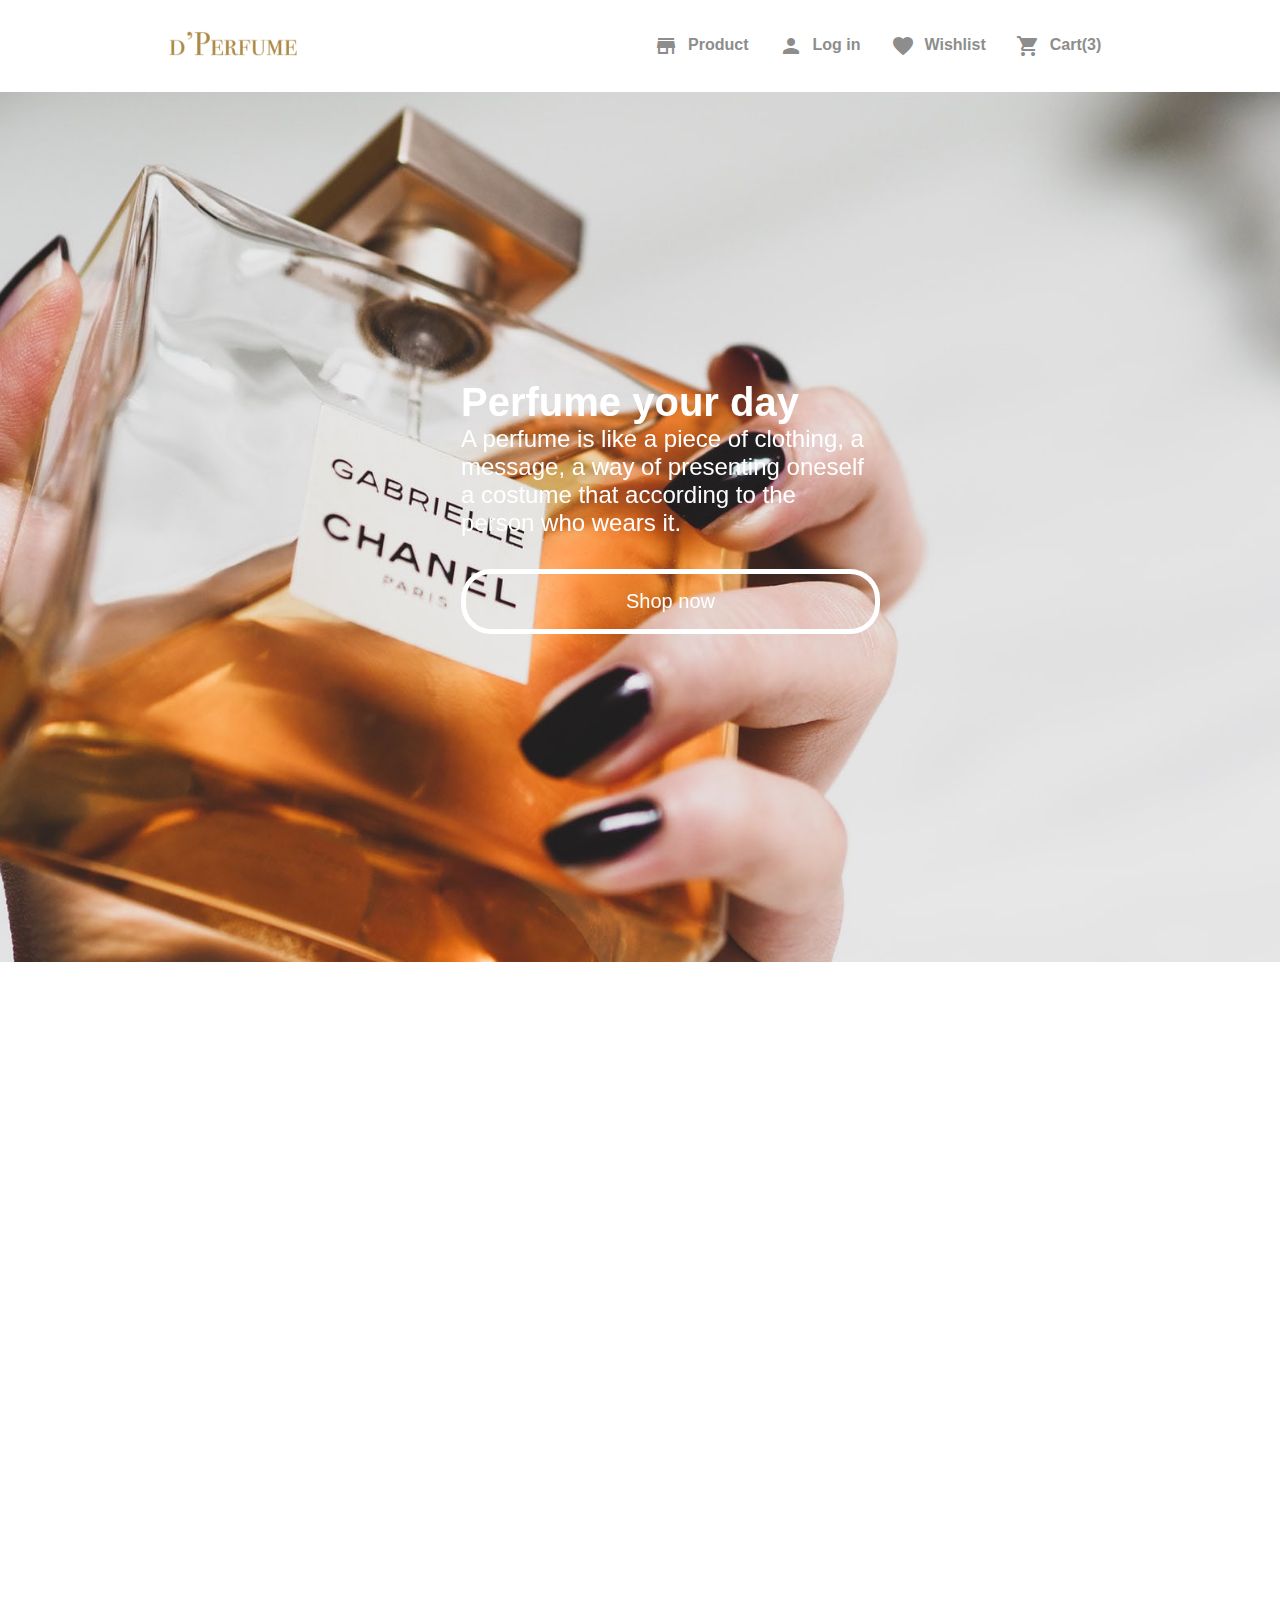
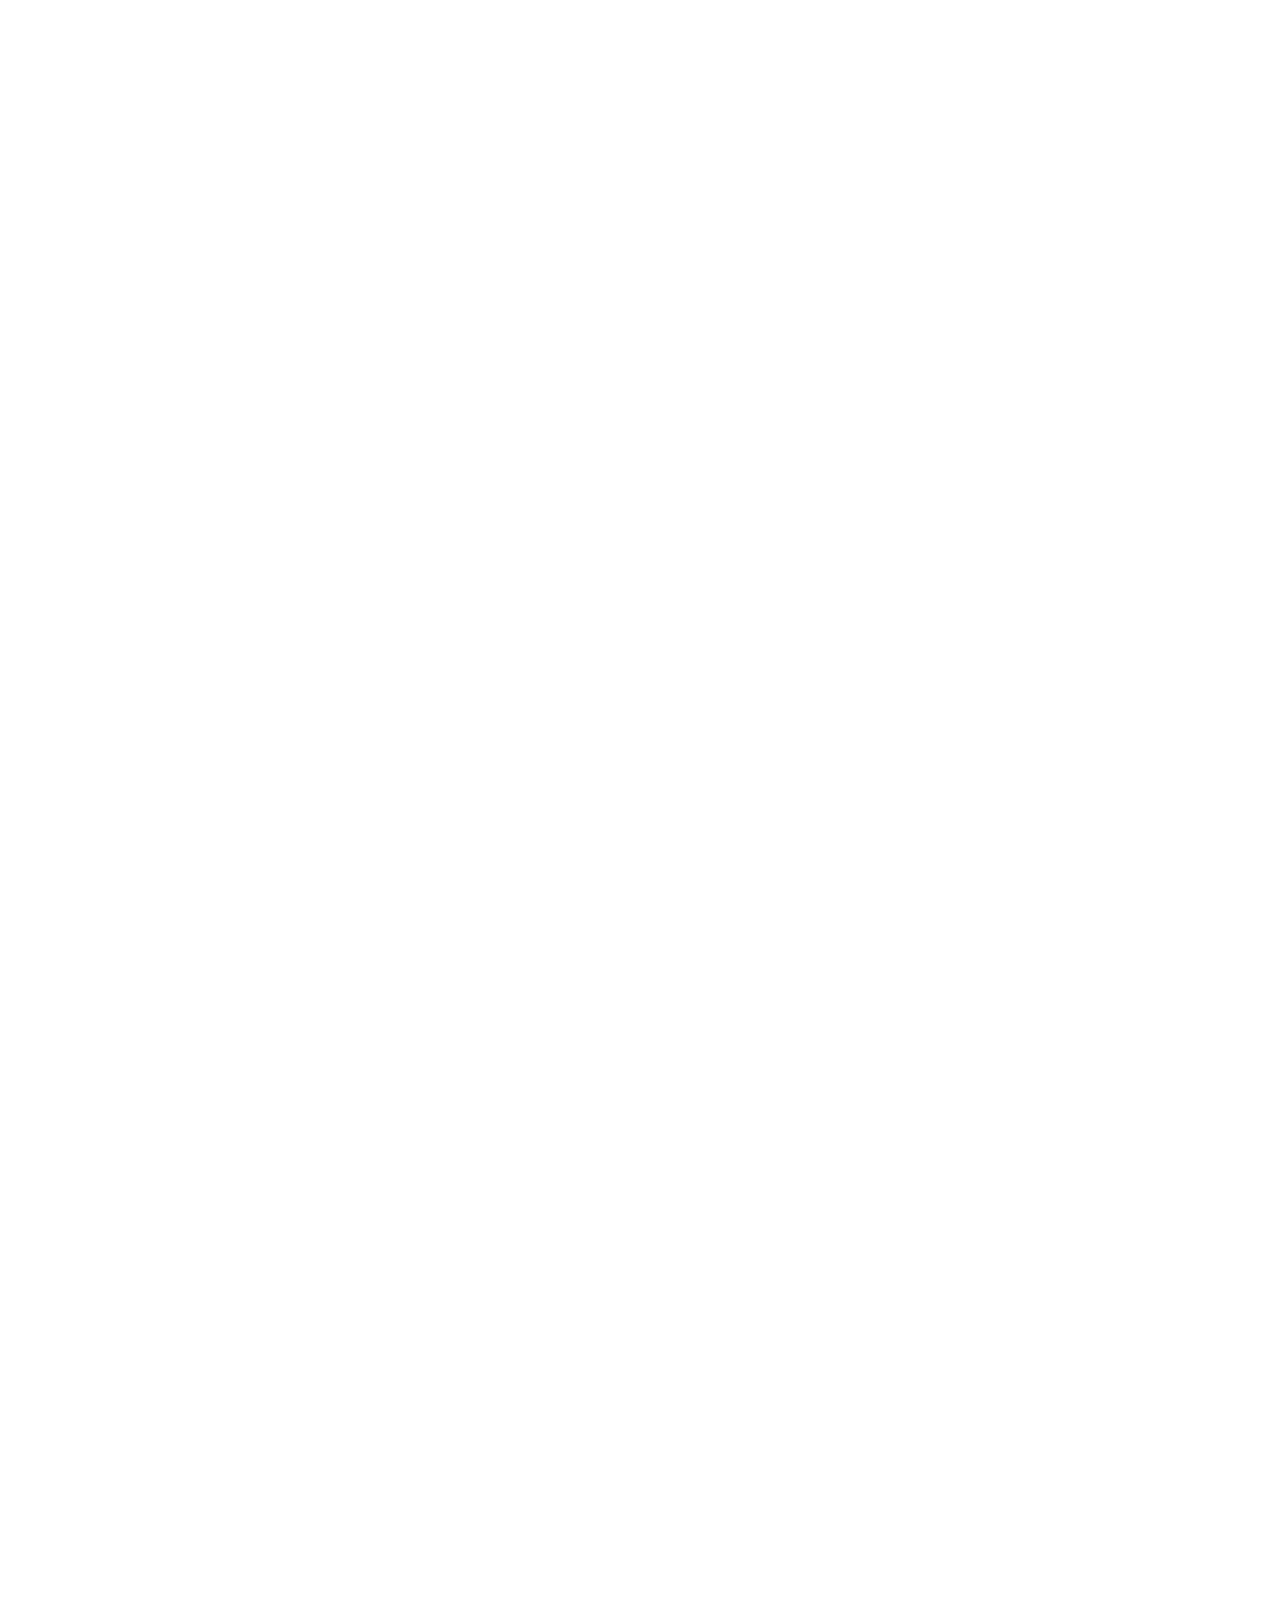
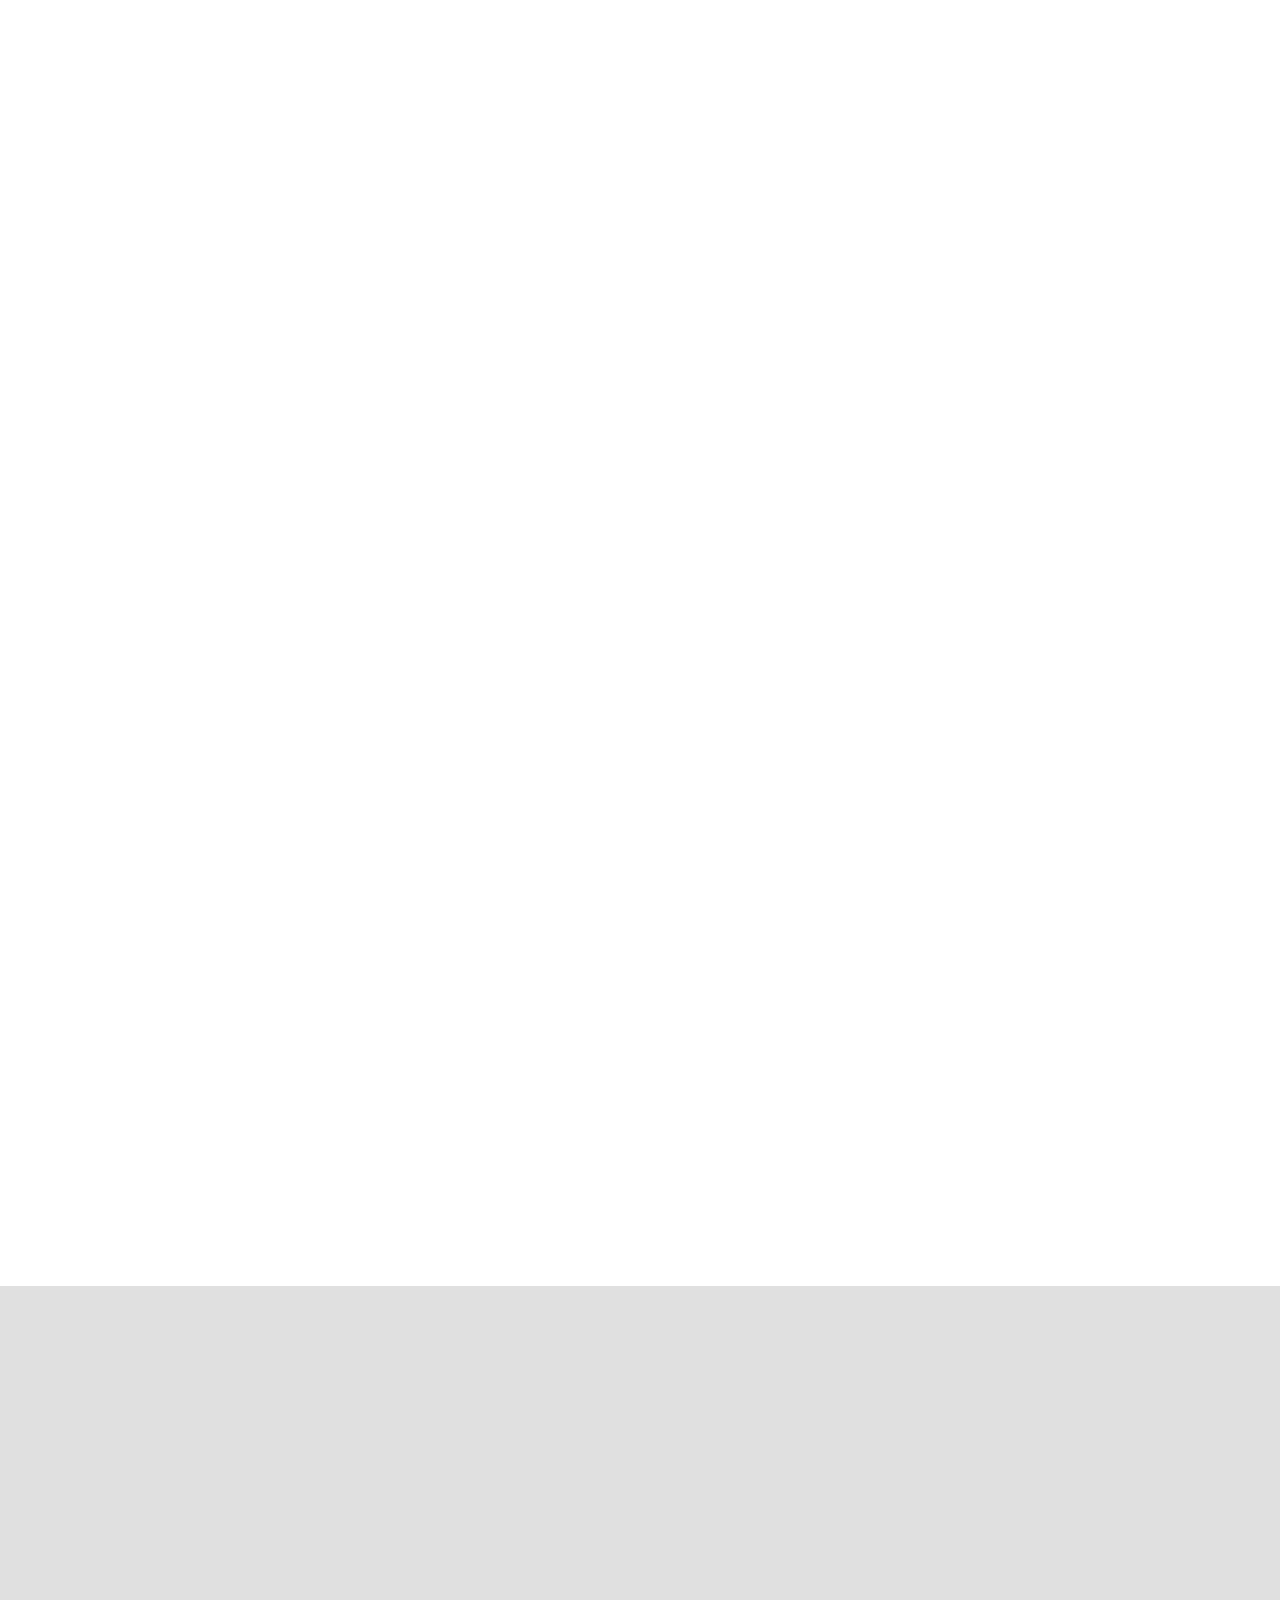
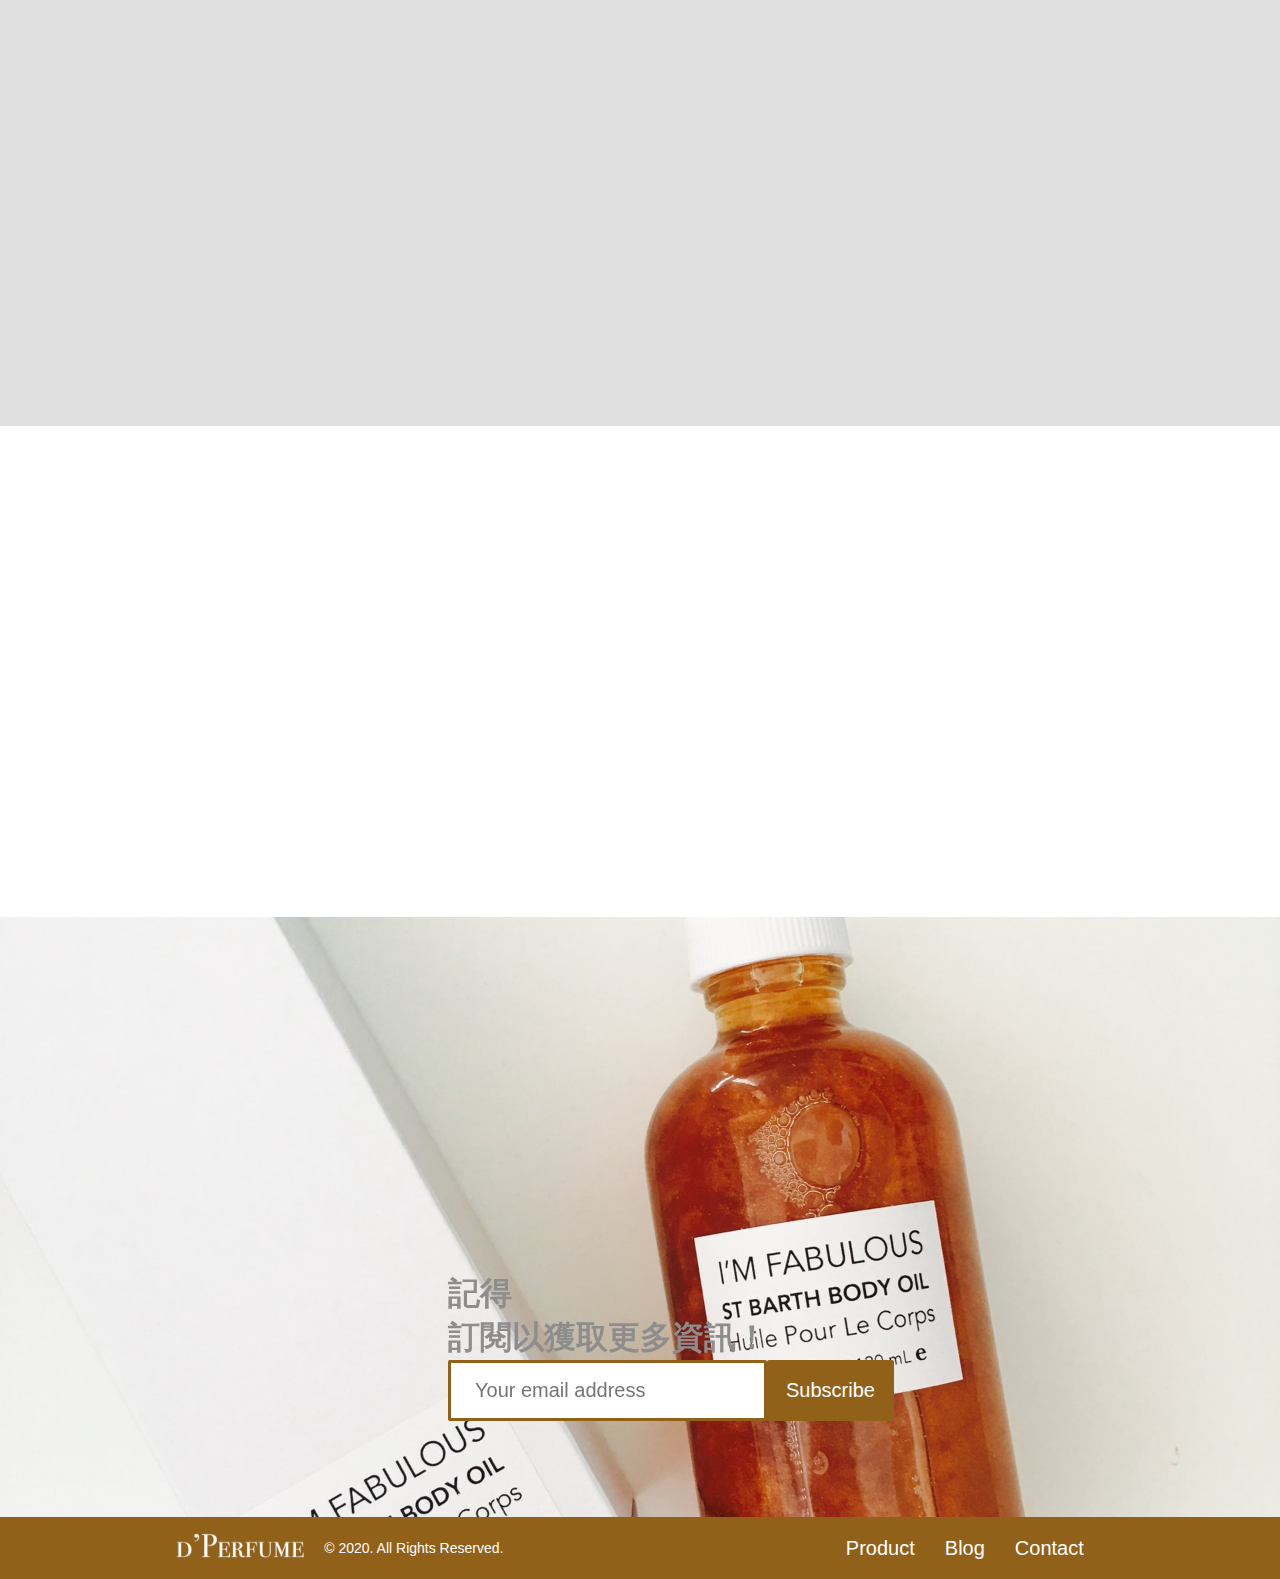
==== commit 56bce541: "update index" ====
--- a/index.html
+++ b/index.html
@@ -51,7 +51,7 @@
     </div>
 
     <div class="banner container">
-        <div class="banner_text" data-aos="fade-left">
+        <div class="banner_text" data-aos="fade-right">
             <h1>Perfume your day</h1>
             <p>A perfume is like a piece of clothing, a <br> message, a way of presenting oneself <br> a costume that
                 according to the <br> person who wears it.</p>
--- a/css/style.css
+++ b/css/style.css
@@ -190,11 +190,11 @@
   outline: none;
   border: 5px #FFFFFF solid;
   color: #FFFFFF;
-  background: #00000000;
+  background: rgba(0, 0, 0, 0);
 }
 
 .banner .banner_text input[type="button"]:hover {
-  background: #00000065;
+  background: rgba(0, 0, 0, 0.396);
 }
 
 .main {
@@ -218,7 +218,7 @@
 }
 
 .main .content input[type="button"]:hover {
-  background: #03030321;
+  background: rgba(3, 3, 3, 0.129);
 }
 
 .main .content .content_left {
@@ -324,7 +324,7 @@
   position: absolute;
   top: 16px;
   left: 1rem;
-  background-color: rgba(3, 3, 3, 0.479);
+  background-color: rgba(3, 3, 3, 0.478);
 }
 
 .shop .shop_buy .sold_out span {
@@ -399,7 +399,7 @@
   border-radius: 2px;
   outline: none;
   font-size: 20px;
-  border: solid 3px #916000;
+  border: solid 3px #916019;
 }
 
 .subscription .subscription_text button {
@@ -407,9 +407,9 @@
   outline: none;
   border-radius: 2px;
   font-size: 20px;
-  border: solid 4px #916000;
+  border: solid 4px #916019;
   color: #FFFFFF;
-  background-color: #916000;
+  background-color: #916019;
 }
 
 @media (max-width: 992px) {
@@ -487,14 +487,7 @@
     font-size: 20px;
   }
   .banner .banner_text input[type="button"] {
-    border-radius: 30px;
-    font-size: 20px;
     padding: 1rem 7rem;
-    cursor: pointer;
-    outline: none;
-    border: 5px #FFFFFF solid;
-    color: #FFFFFF;
-    background: #00000000;
   }
   .main .content .content_left,
   .main .content .content_right {
@@ -502,7 +495,7 @@
   }
   .main .content .content_left img,
   .main .content .content_right img {
-    padding: 0;
+    padding: 30px;
   }
   .main .content .content_left .text_left,
   .main .content .content_left .text_right,
@@ -520,6 +513,19 @@
   .sold_out span {
     margin: -1rem;
   }
+  .Information .content .content_style {
+    margin: 0 -65px;
+  }
+  .Information .content .content_style .content_text {
+    width: 65%;
+    padding: 0;
+  }
+  .Information .content .content_style .content_text h3 {
+    font-size: 24px;
+  }
+  .Information .content .content_style .content_text h4 {
+    font-size: 16px;
+  }
   .subscription .subscription_text {
     position: absolute;
     left: 4rem;
@@ -540,7 +546,7 @@
 
 .product {
   display: flex;
-  background: #916000;
+  background: #916019;
   padding: 20px 0;
 }
 
@@ -669,7 +675,7 @@
 .login .forgot a {
   text-decoration: none;
   font-size: 16px;
-  color: #916000;
+  color: #916019;
   padding: 5px 0;
 }
 
@@ -680,9 +686,9 @@
 
 .login .forgot button {
   cursor: pointer;
-  color: #916000;
+  color: #916019;
   font-size: 16px;
-  border: solid 1px #916000;
+  border: solid 1px #916019;
   border-radius: 2px;
   background-color: rgba(255, 255, 255, 0.411);
   outline: none;
@@ -691,7 +697,7 @@
 }
 
 .login .forgot .signin {
-  background-color: #916000;
+  background-color: #916019;
 }
 
 .login .forgot .signin a {
@@ -701,25 +707,32 @@
 @media (max-width: 767px) {
   .login .content {
     flex-direction: column;
-    justify-content: center;
-    padding: 20px 0;
+    padding: 30px 0;
+  }
+  .login .content .log-in {
+    margin: 60px;
   }
   .login .content .log-in h2 {
+    margin: 3rem 5rem;
+  }
+  .login .content .log-in form {
+    margin: 4rem 5rem;
+  }
+  .login .content .forgot .buttonClick {
+    margin: 0 6rem;
+  }
+}
+
+@media (max-width: 414px) {
+  .login .content .forgot .buttonClick {
     margin: 0 5rem;
   }
-  .login .content .log-in form {
-    margin: 0 5rem;
-  }
-  .login .content .forgot .buttonClick {
-    justify-content: space-between;
-    margin: 0 6rem;
-  }
 }
 
 .footer {
   display: flex;
   justify-content: space-around;
-  background-color: #916000;
+  background-color: #916019;
 }
 
 .footer .footer_logo {
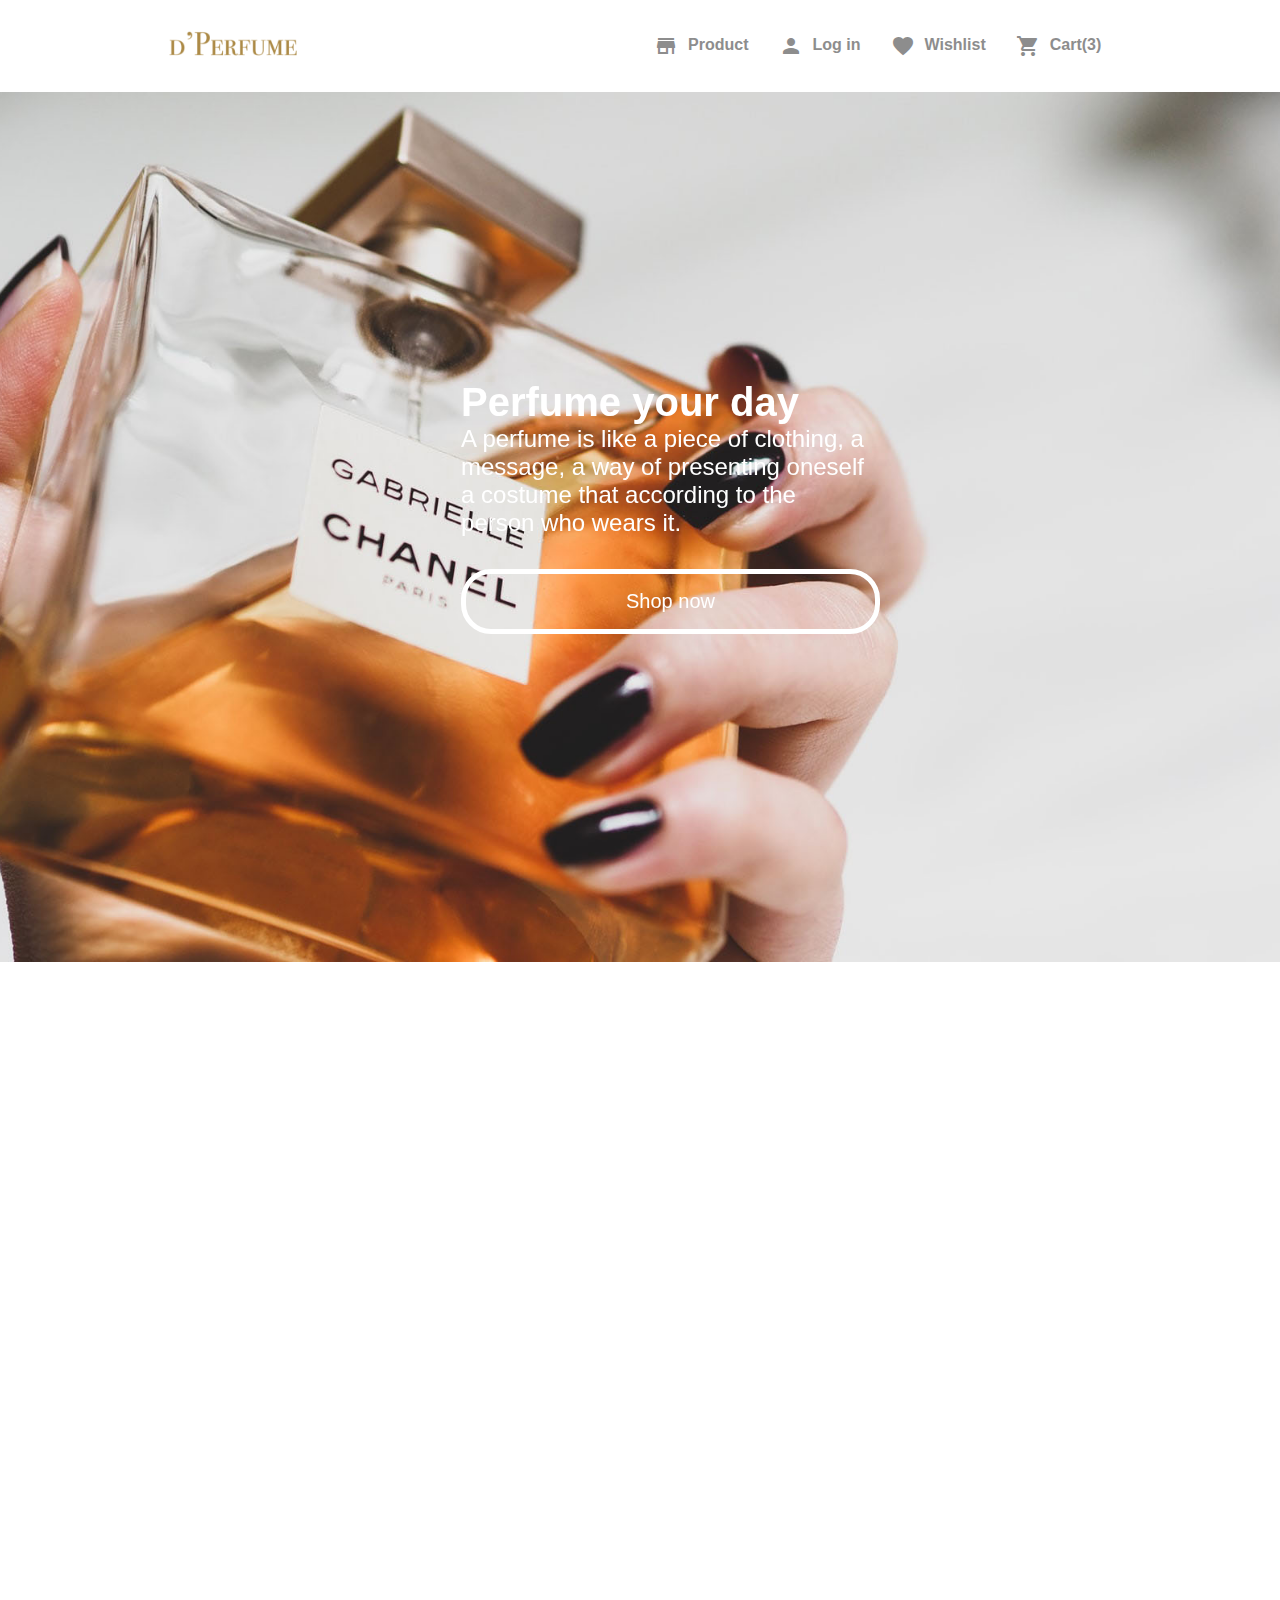
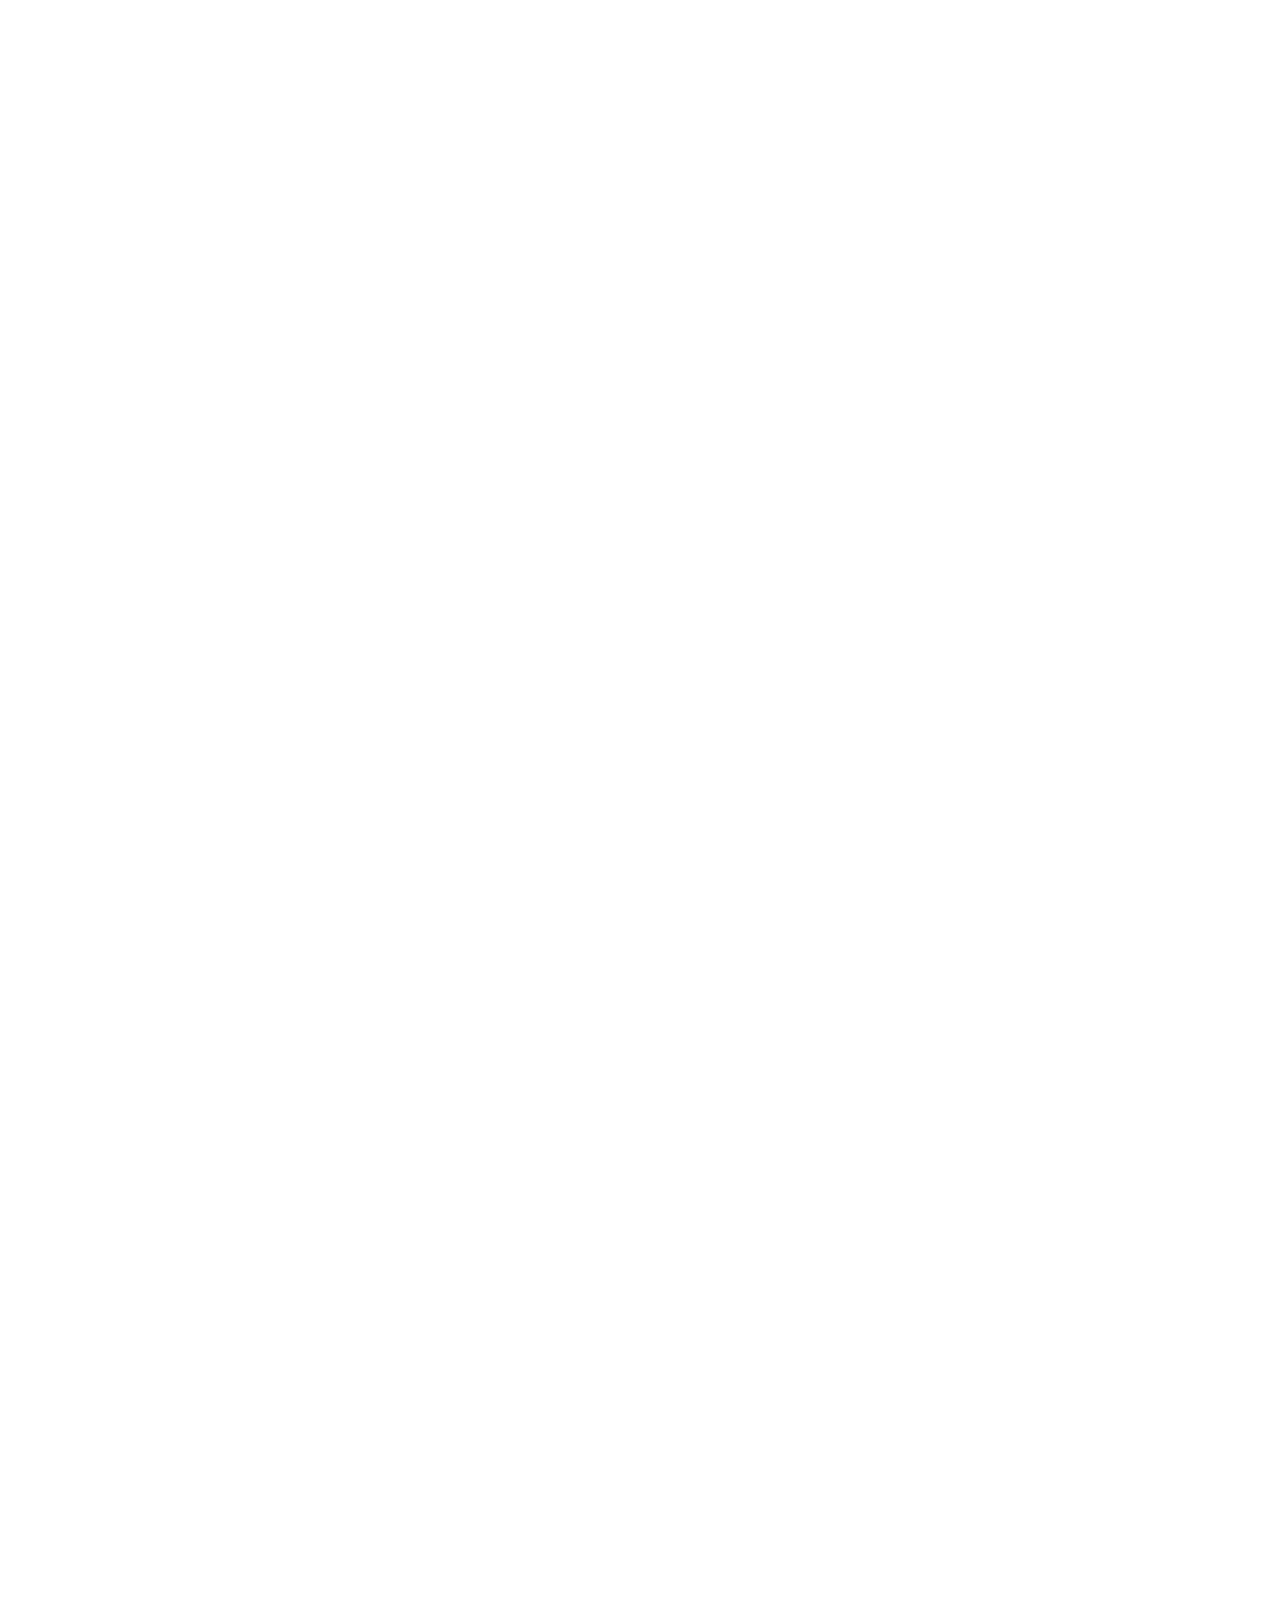
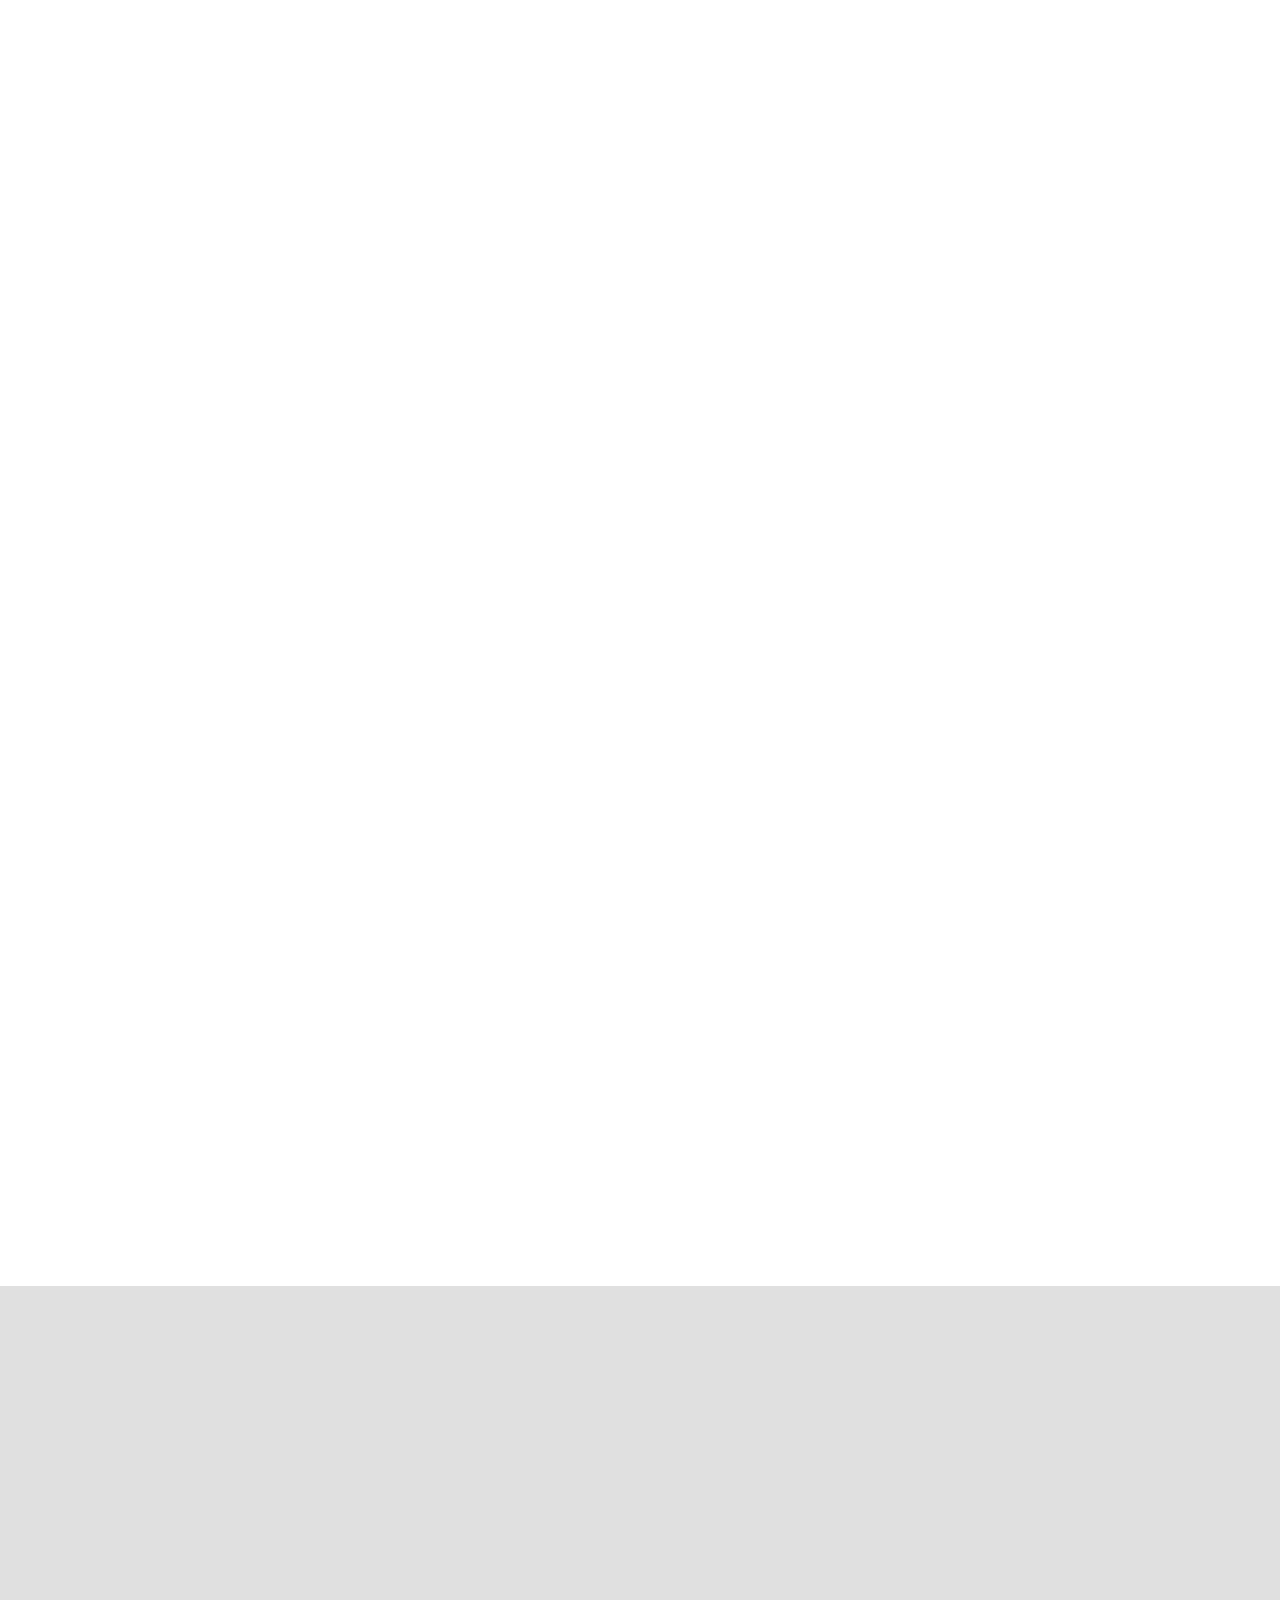
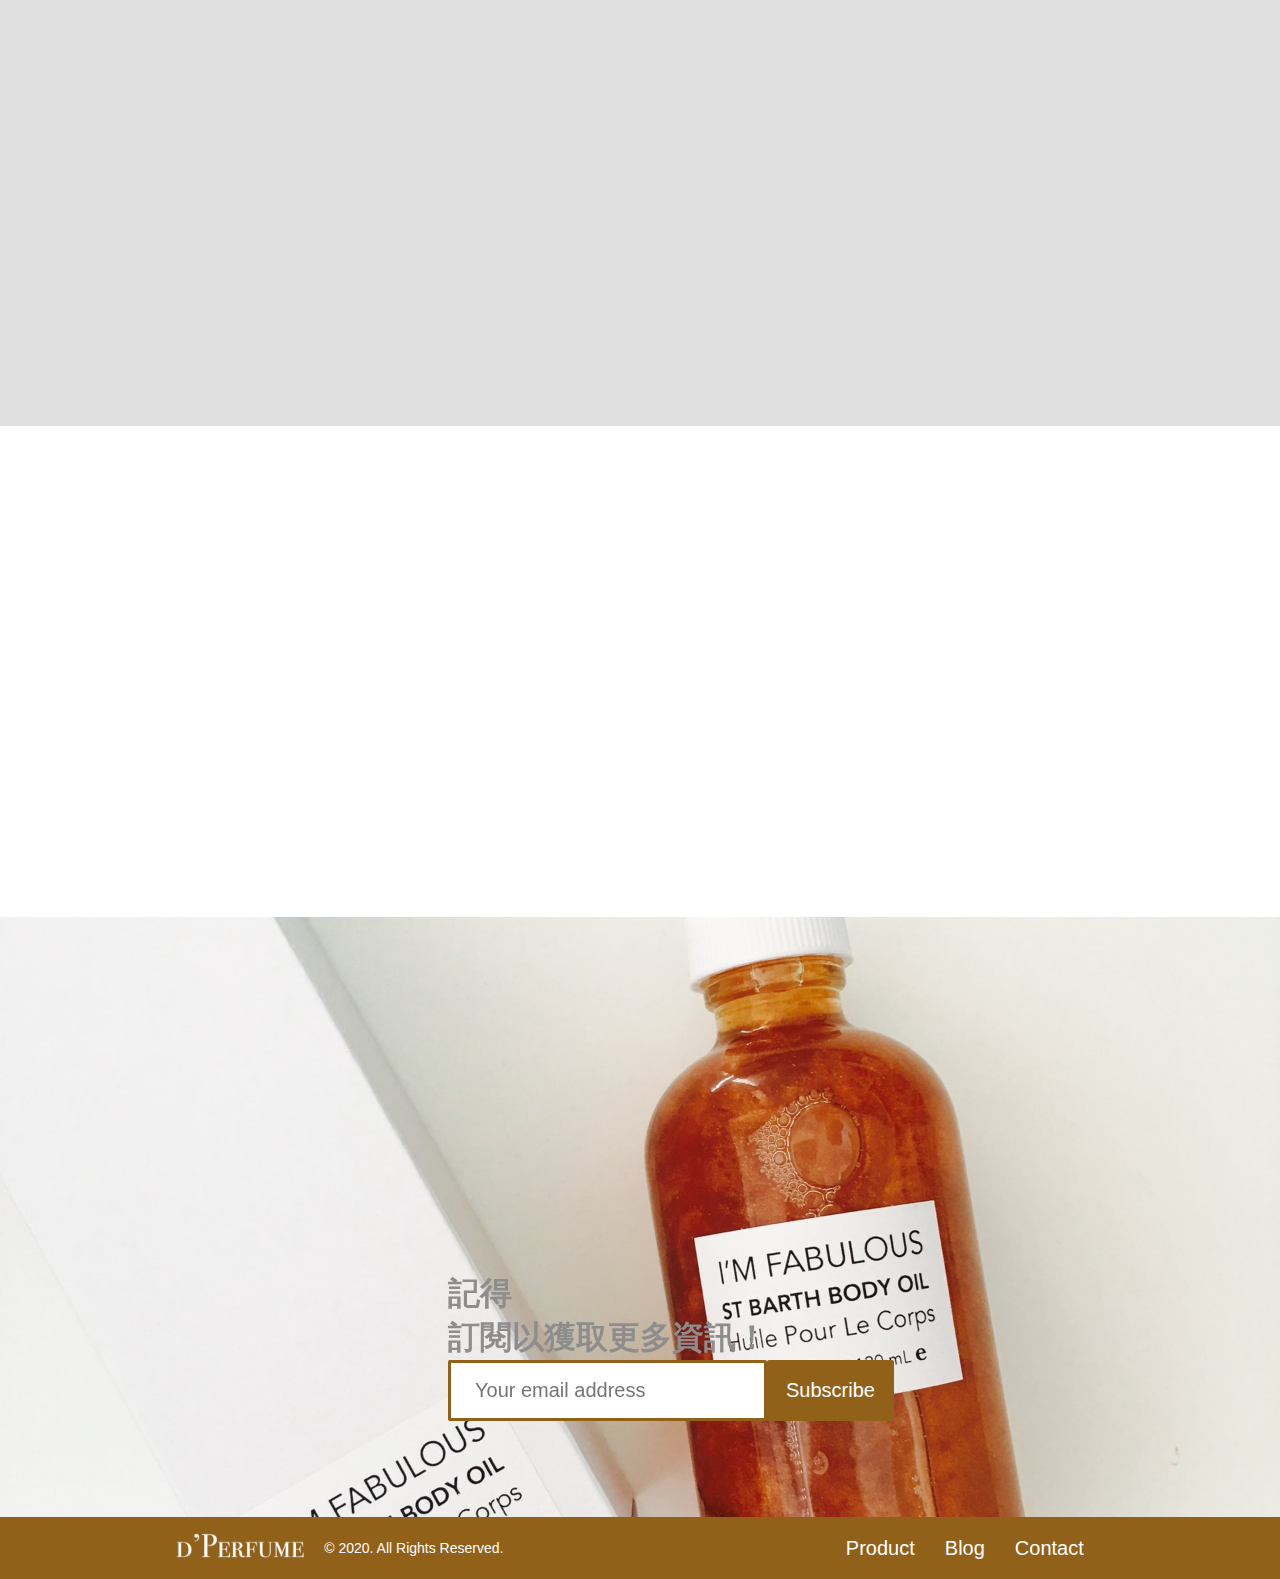
==== commit 982bddc3: "update index" ====
--- a/index.html
+++ b/index.html
@@ -51,7 +51,7 @@
     </div>
 
     <div class="banner container">
-        <div class="banner_text" data-aos="fade-right">
+        <div class="banner_text" data-aos="fade-left">
             <h1>Perfume your day</h1>
             <p>A perfume is like a piece of clothing, a <br> message, a way of presenting oneself <br> a costume that
                 according to the <br> person who wears it.</p>
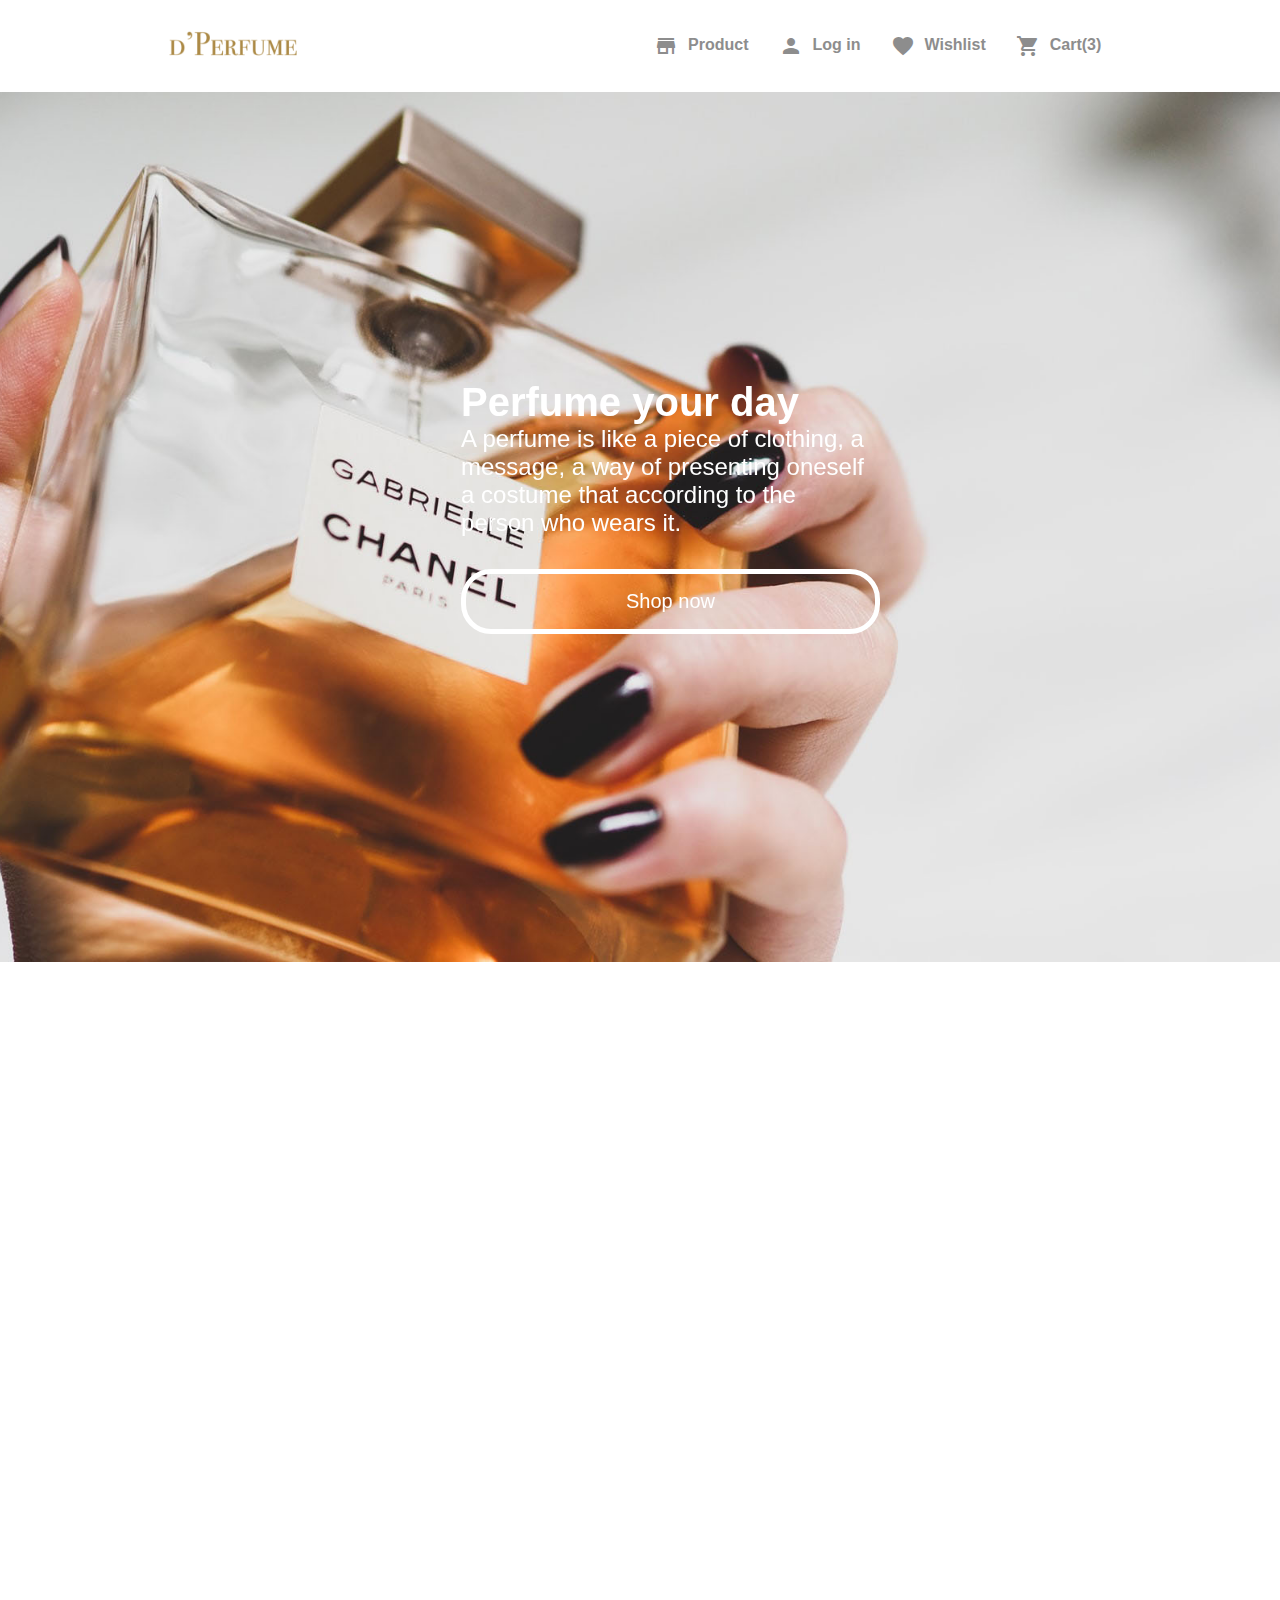
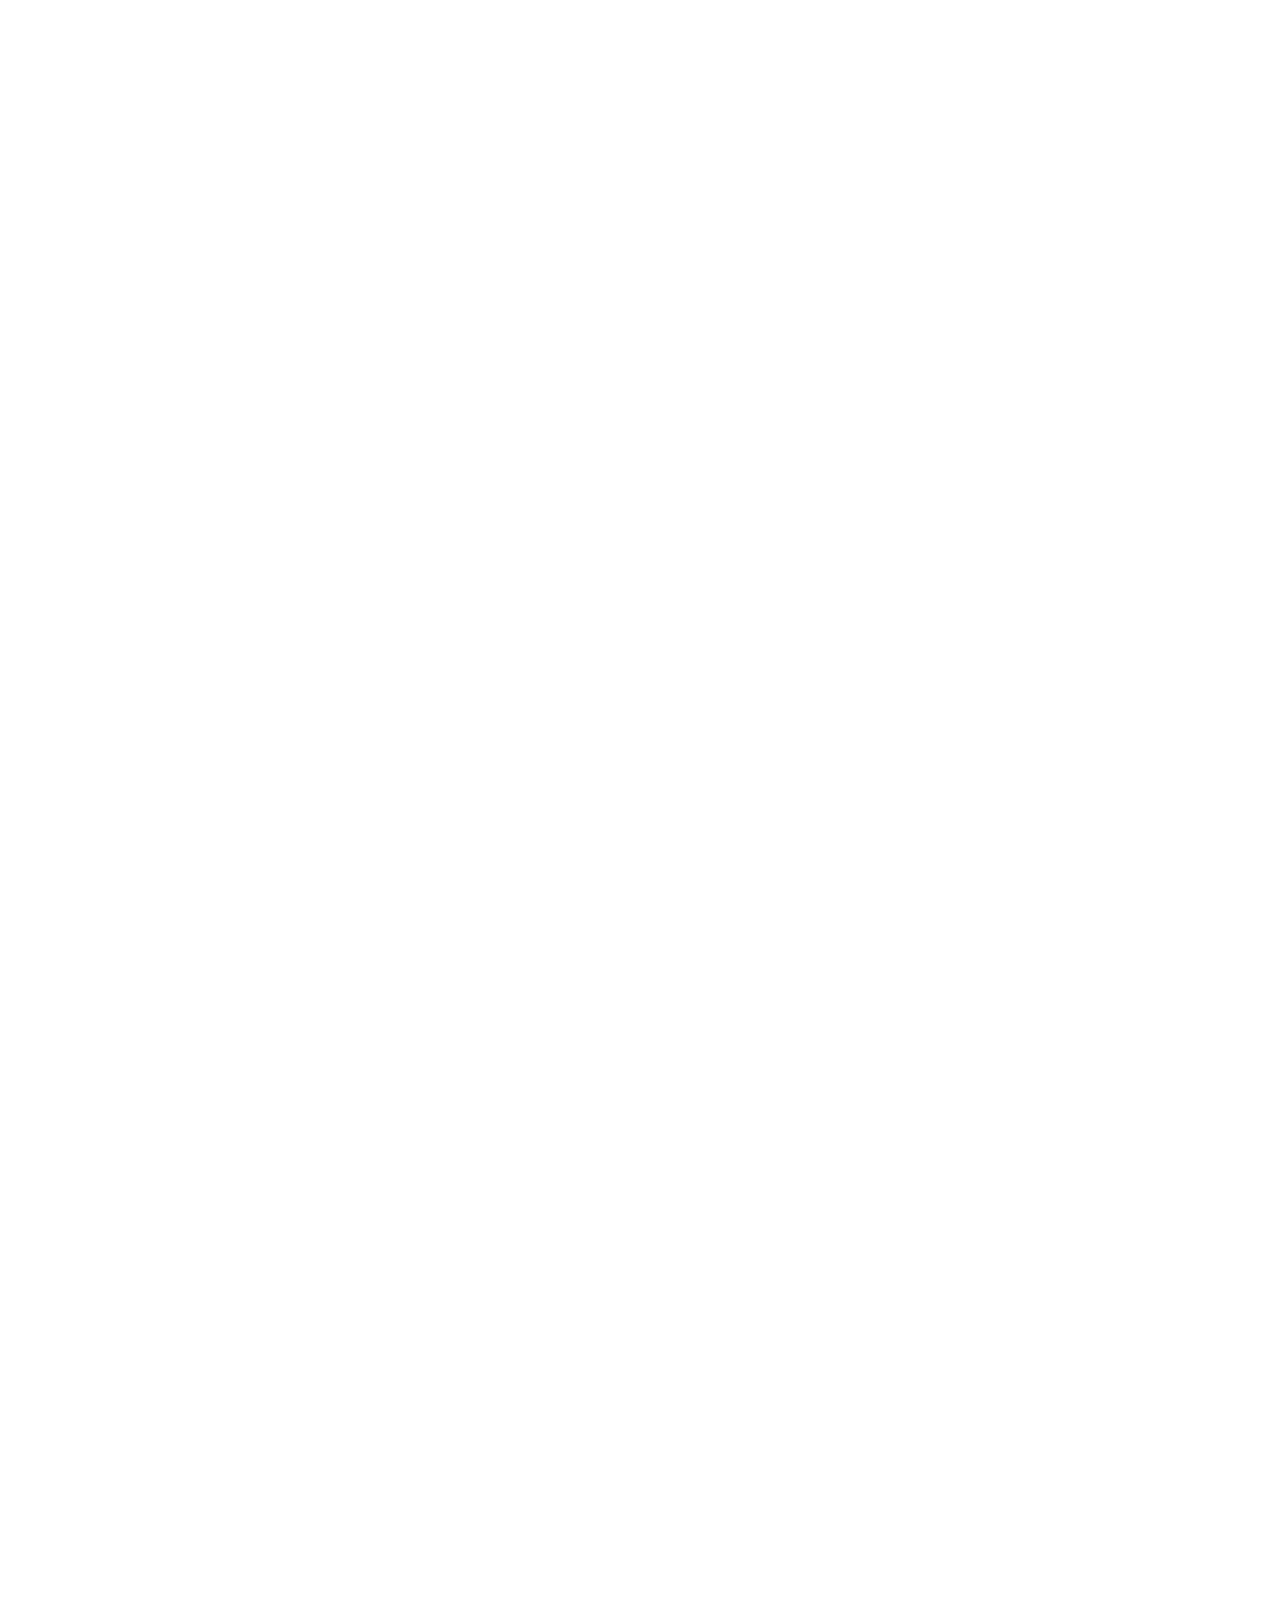
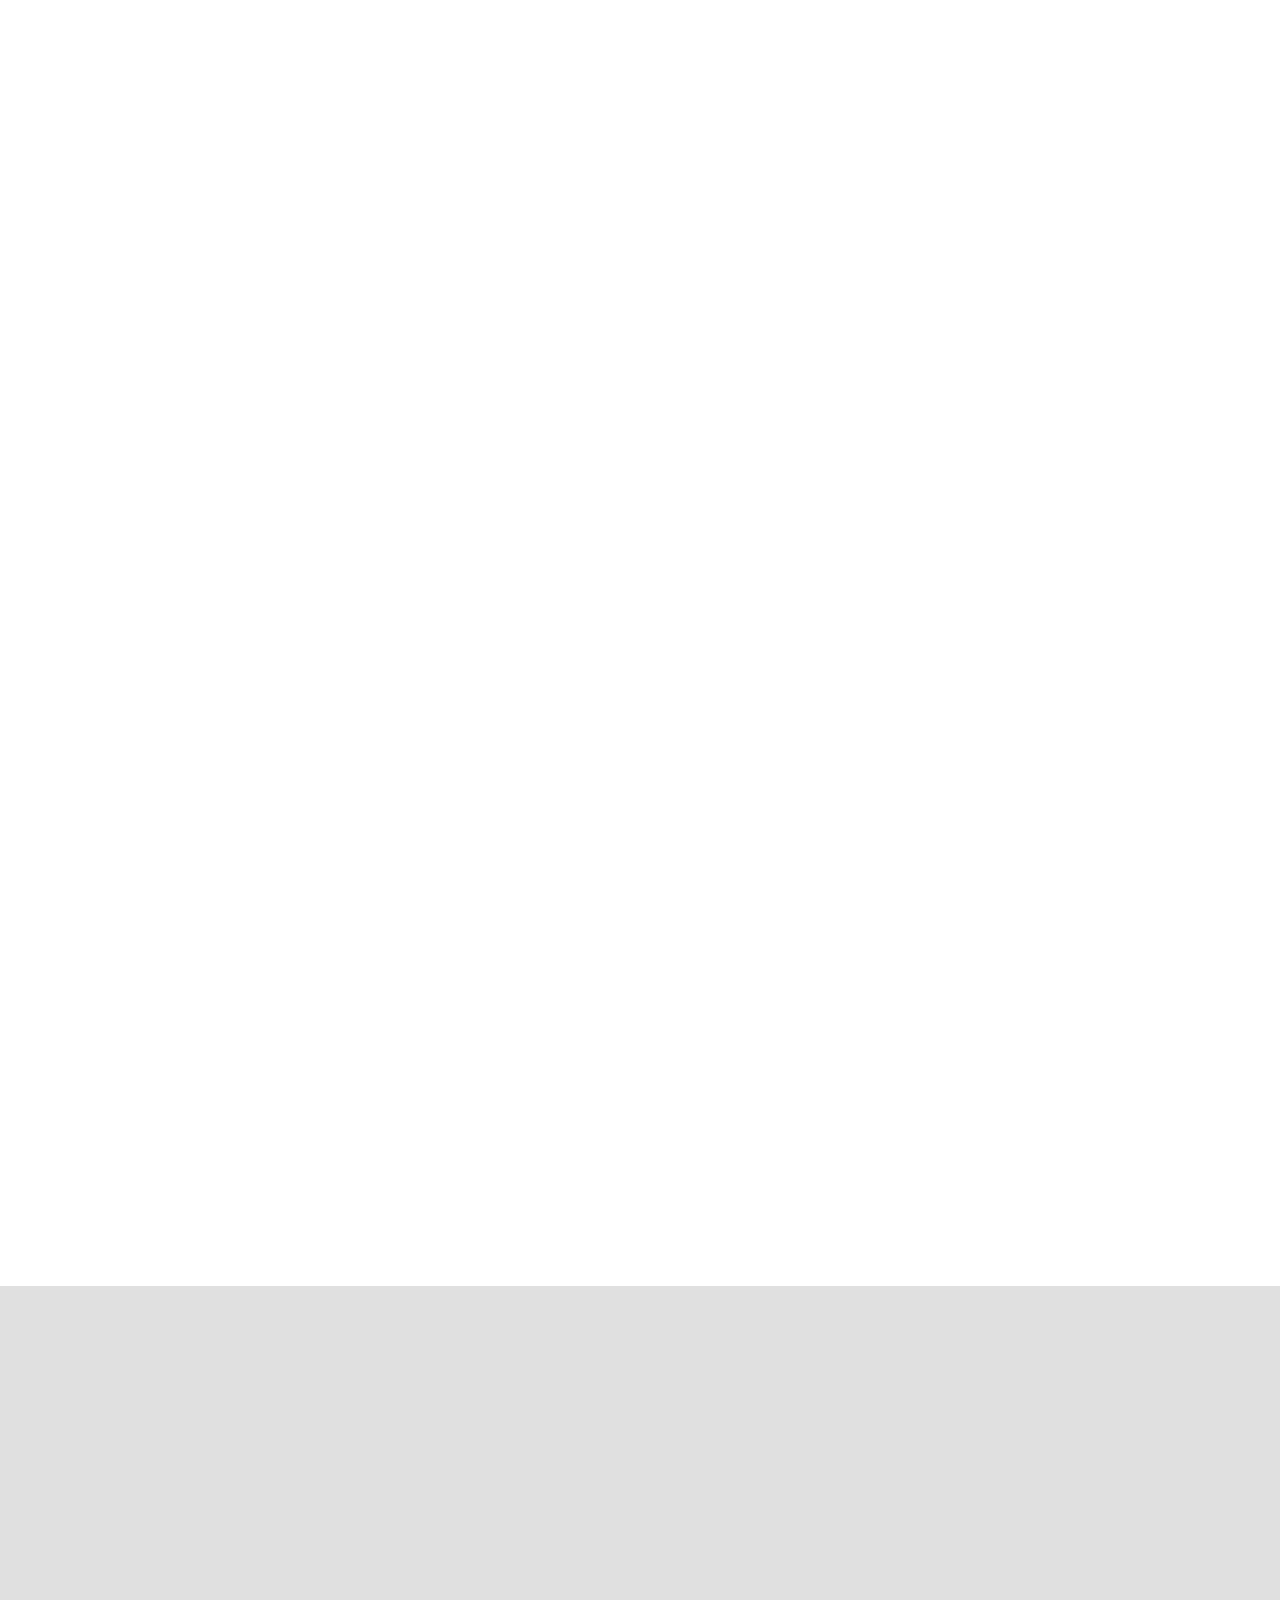
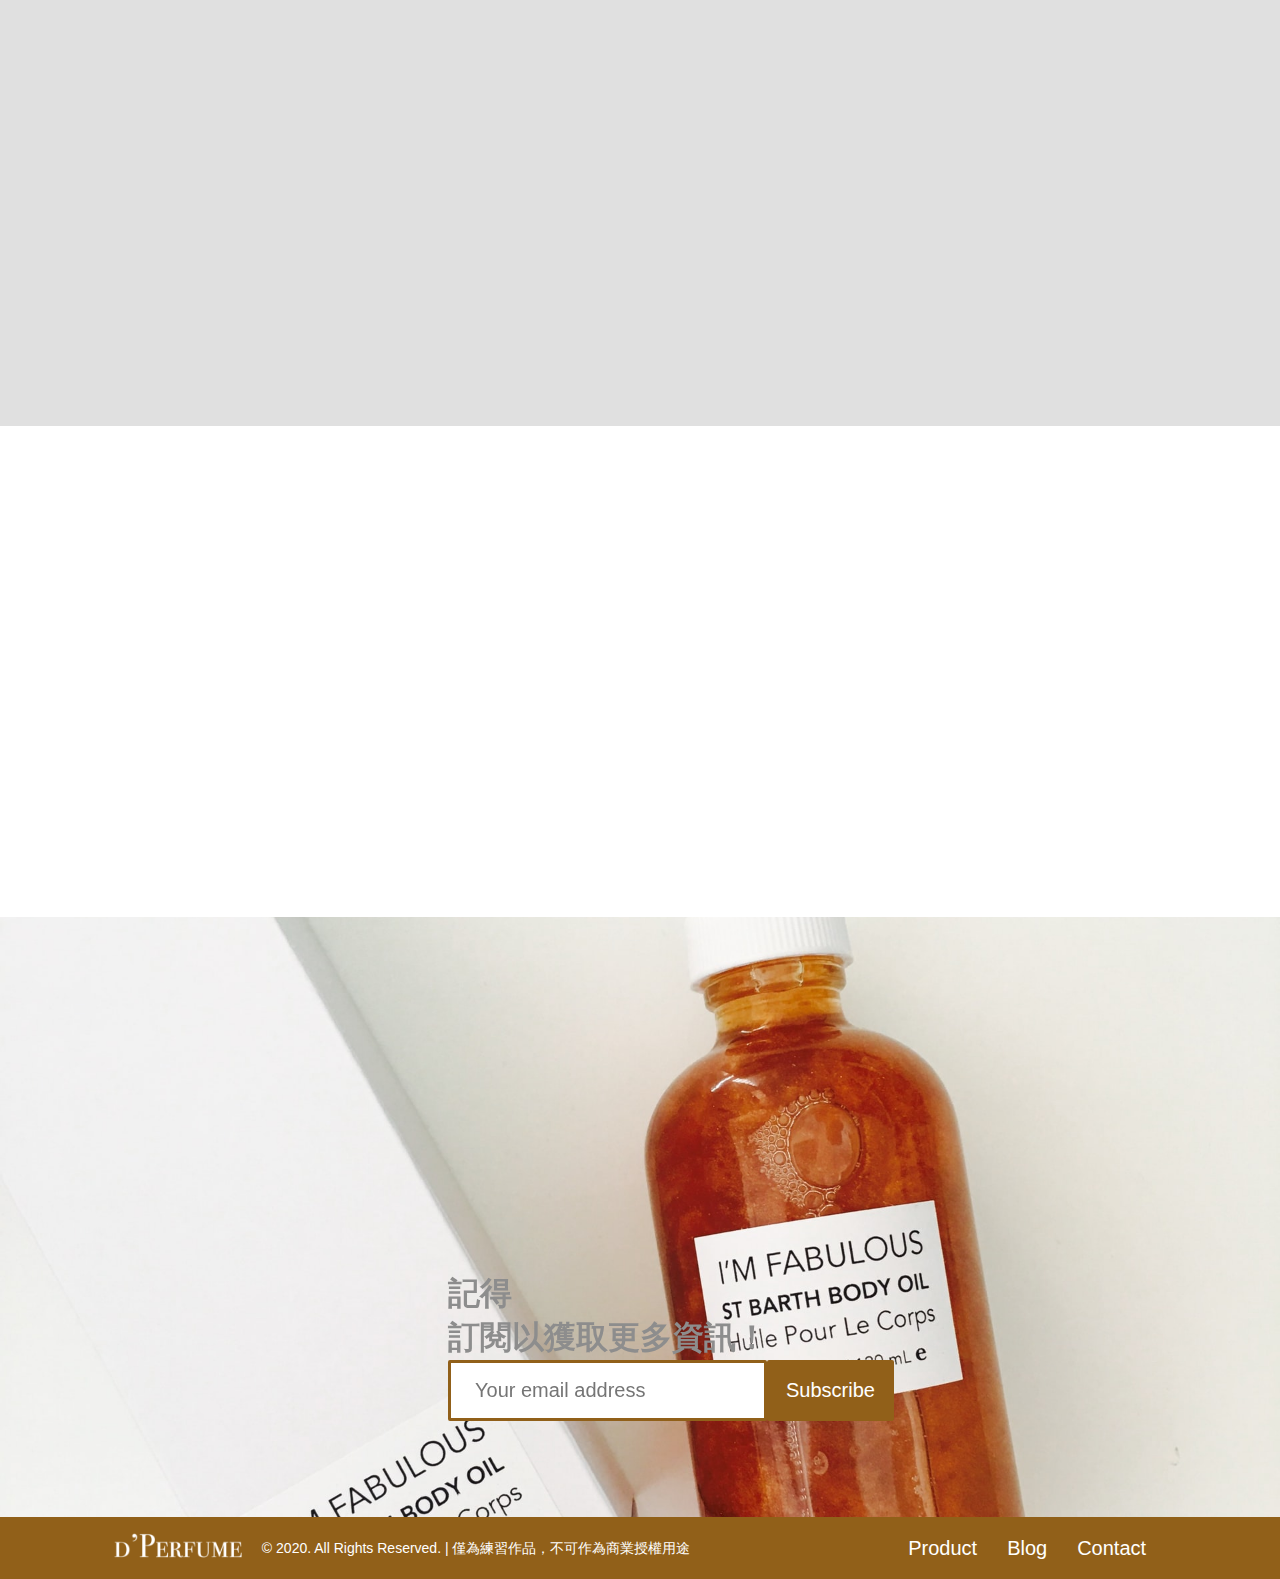
==== commit fcc54aef: "update 0321 html" ====
--- a/index.html
+++ b/index.html
@@ -173,10 +173,10 @@
     <div class="footer container">
         <ul class="footer_logo">
             <li><img src="./images/d’Perfumew.png" alt="d’Perfumew"></li>
-            <li><span>© 2020. All Rights Reserved.</span></li>
+            <li><span>© 2020. All Rights Reserved. | 僅為練習作品，不可作為商業授權用途</span></li>
         </ul>
         <ul class="footer_menu">
-            <li><a href="./index.html">Product</a></li>
+            <li><a href="./product.html">Product</a></li>
             <li><a href="#">Blog</a></li>
             <li><a href="#">Contact</a></li>
         </ul>
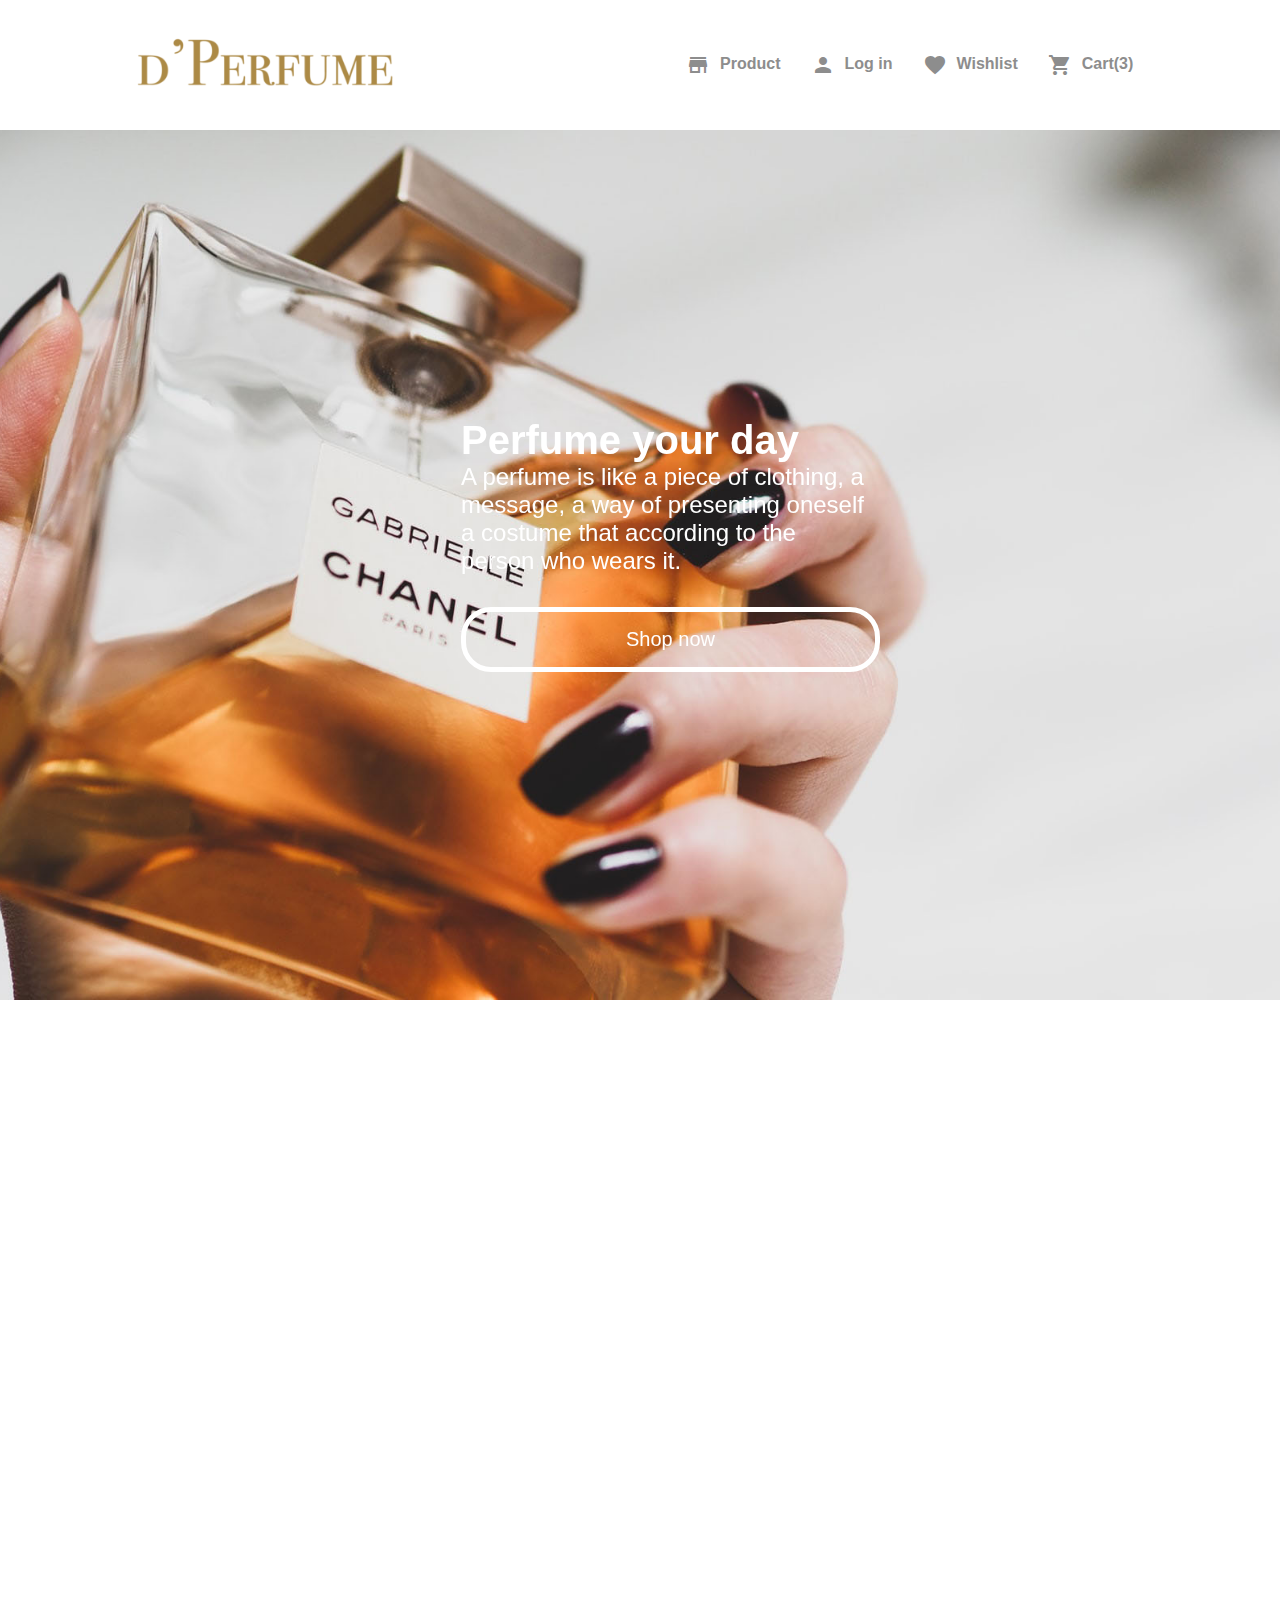
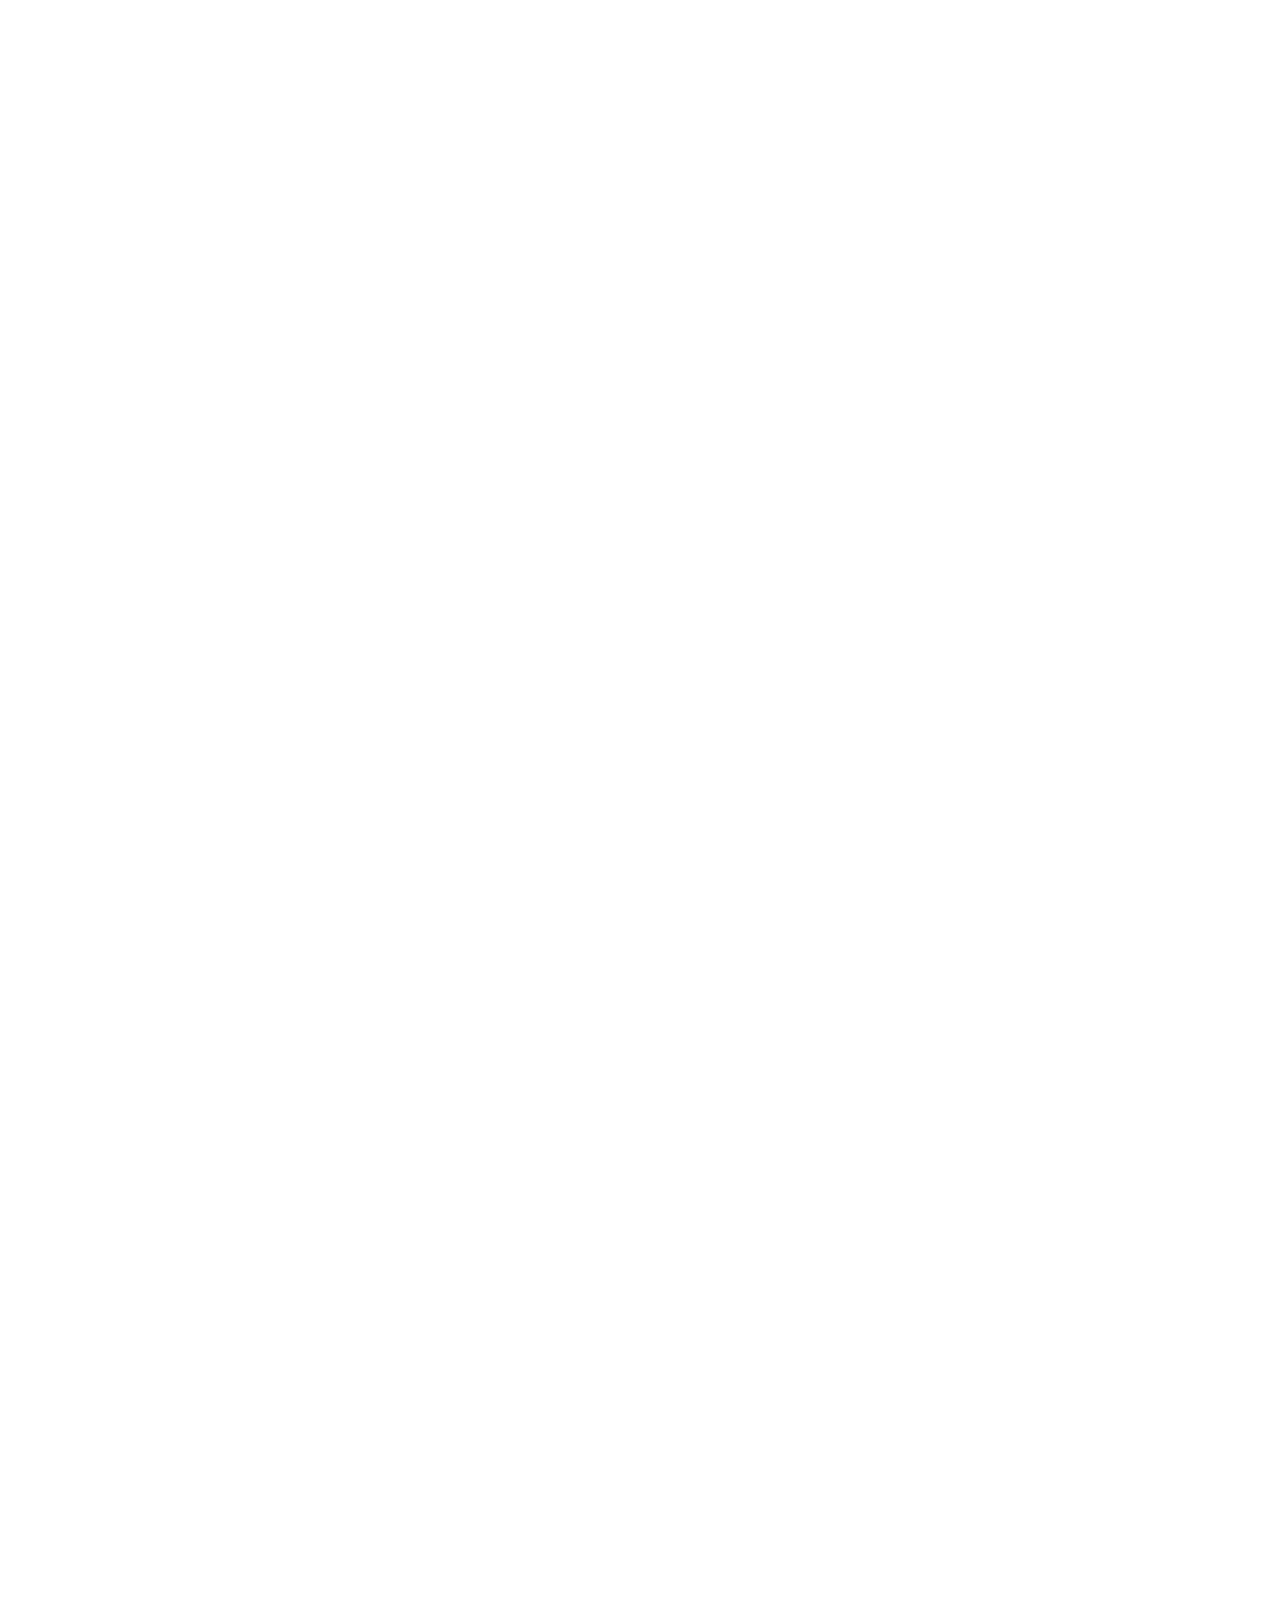
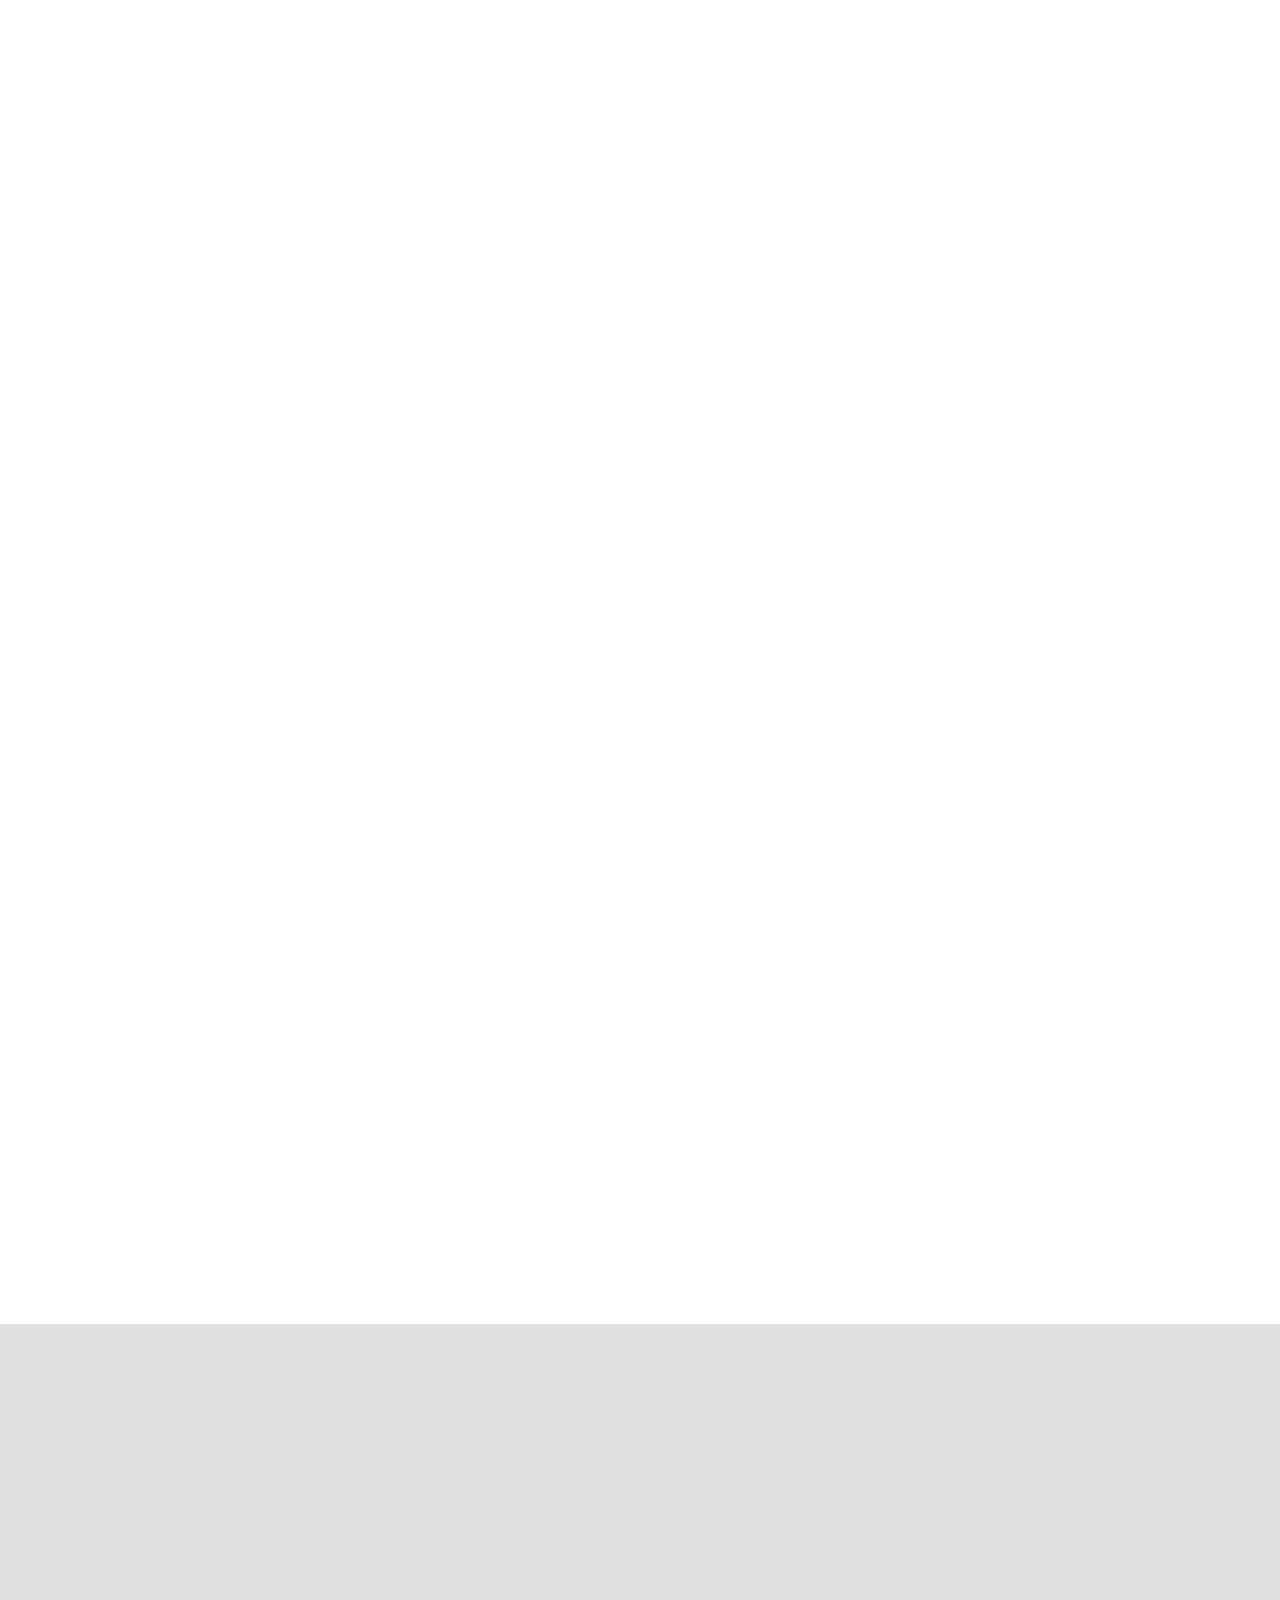
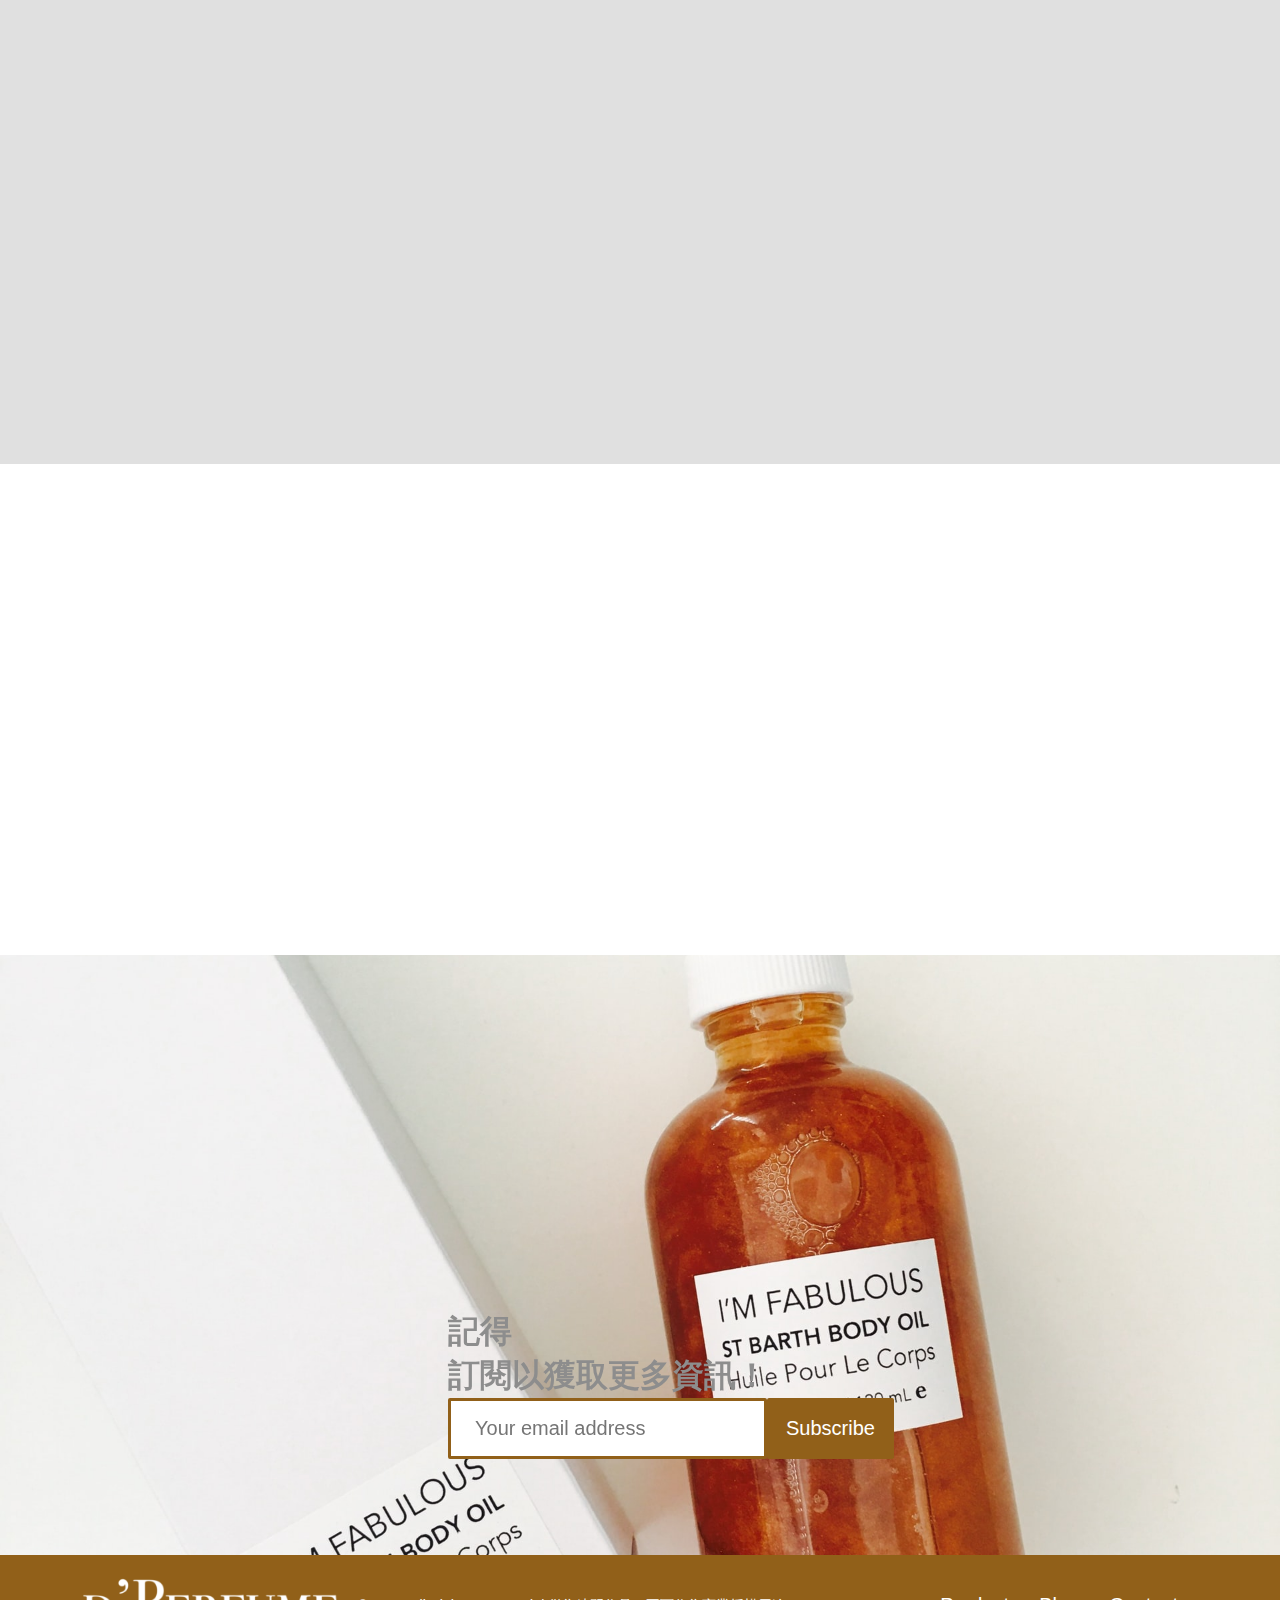
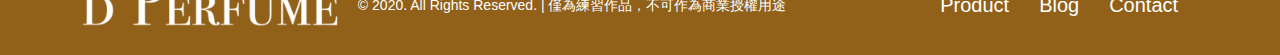
==== commit 56eb7fe4: "update 0321 html" ====
--- a/index.html
+++ b/index.html
@@ -17,7 +17,7 @@
 <body>
     <div class="header container">
             <a href="./index.html" class="logo">
-                <img src="./images/d’Perfume.png" alt="">
+                <img src="./images/d’Perfume@2x.png" alt="">
             </a>
         <ul class="nav">
             <li class="nav-item"><a href="./product.html"><span class="material-icons">store</span>Product</a></li>
@@ -172,7 +172,7 @@
     </div>
     <div class="footer container">
         <ul class="footer_logo">
-            <li><img src="./images/d’Perfumew.png" alt="d’Perfumew"></li>
+            <li><img src="./images/d’Perfumew@2x.png" alt="d’Perfumew"></li>
             <li><span>© 2020. All Rights Reserved. | 僅為練習作品，不可作為商業授權用途</span></li>
         </ul>
         <ul class="footer_menu">
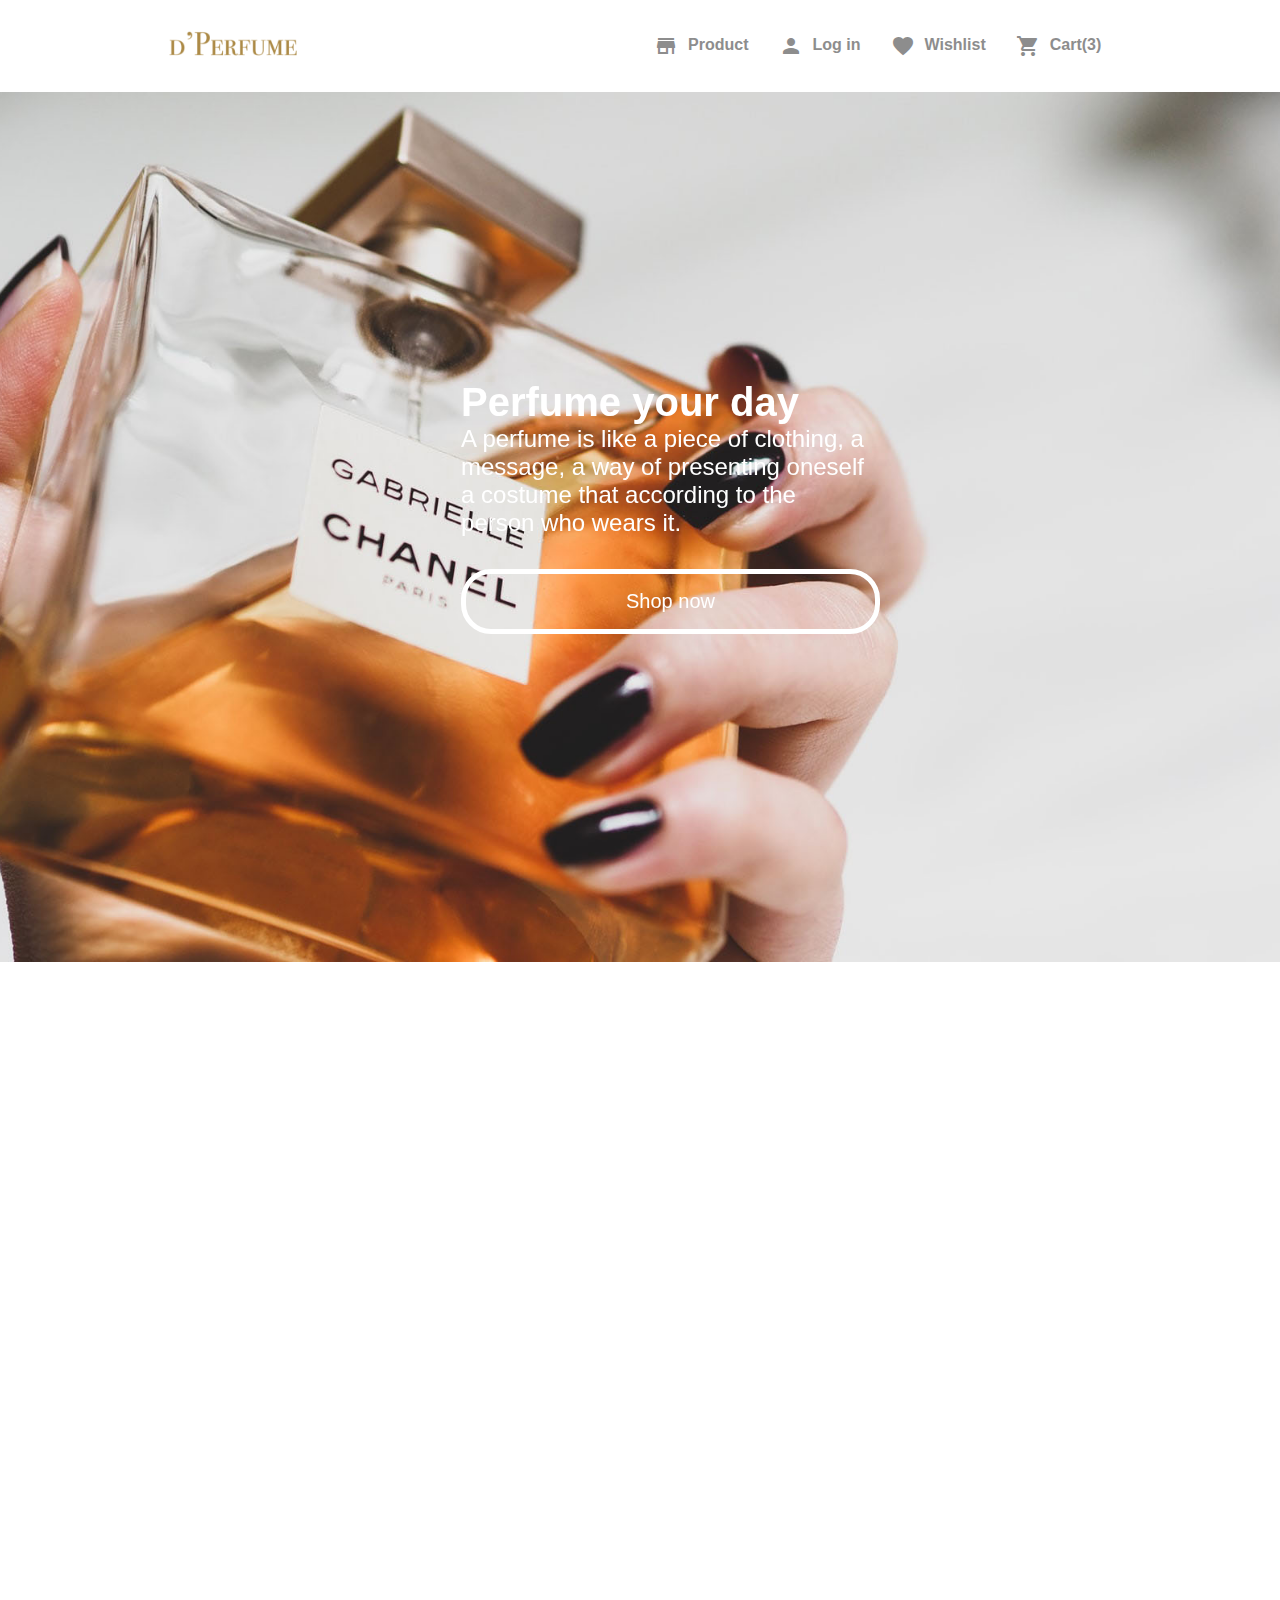
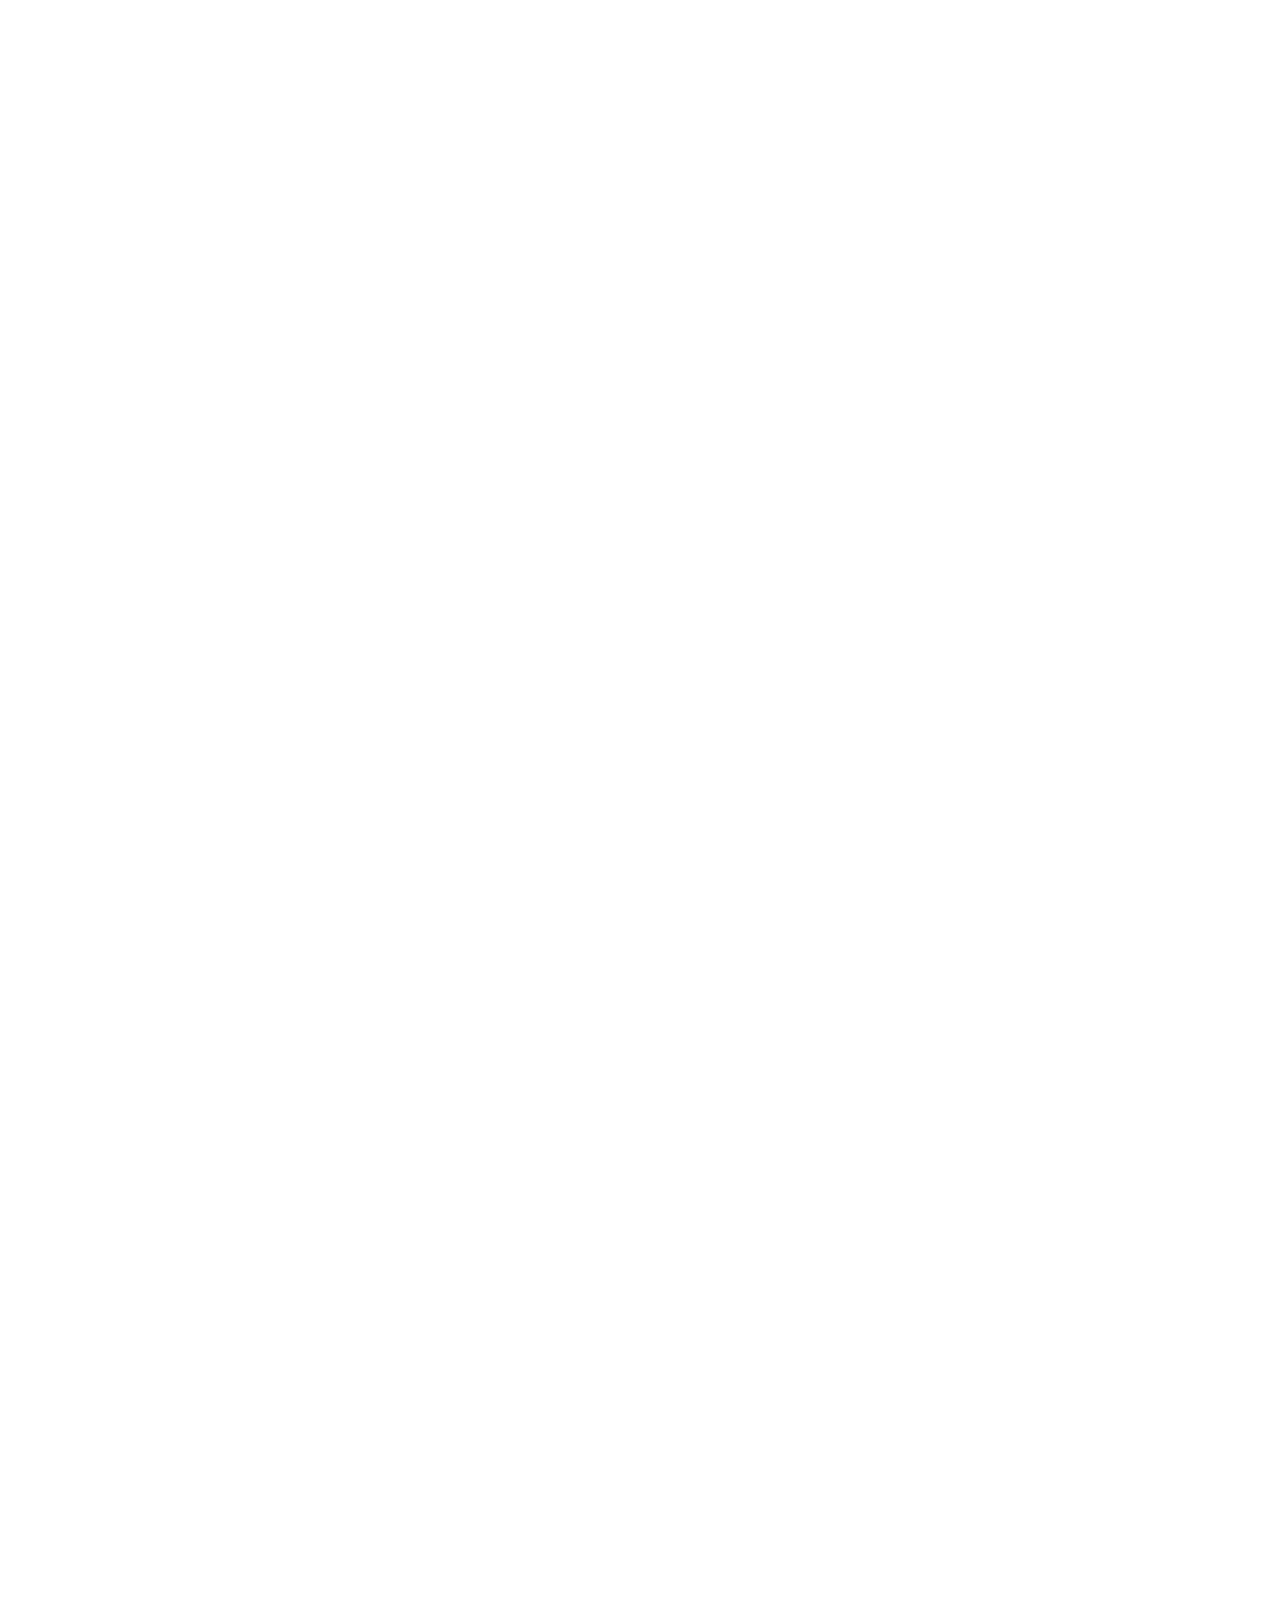
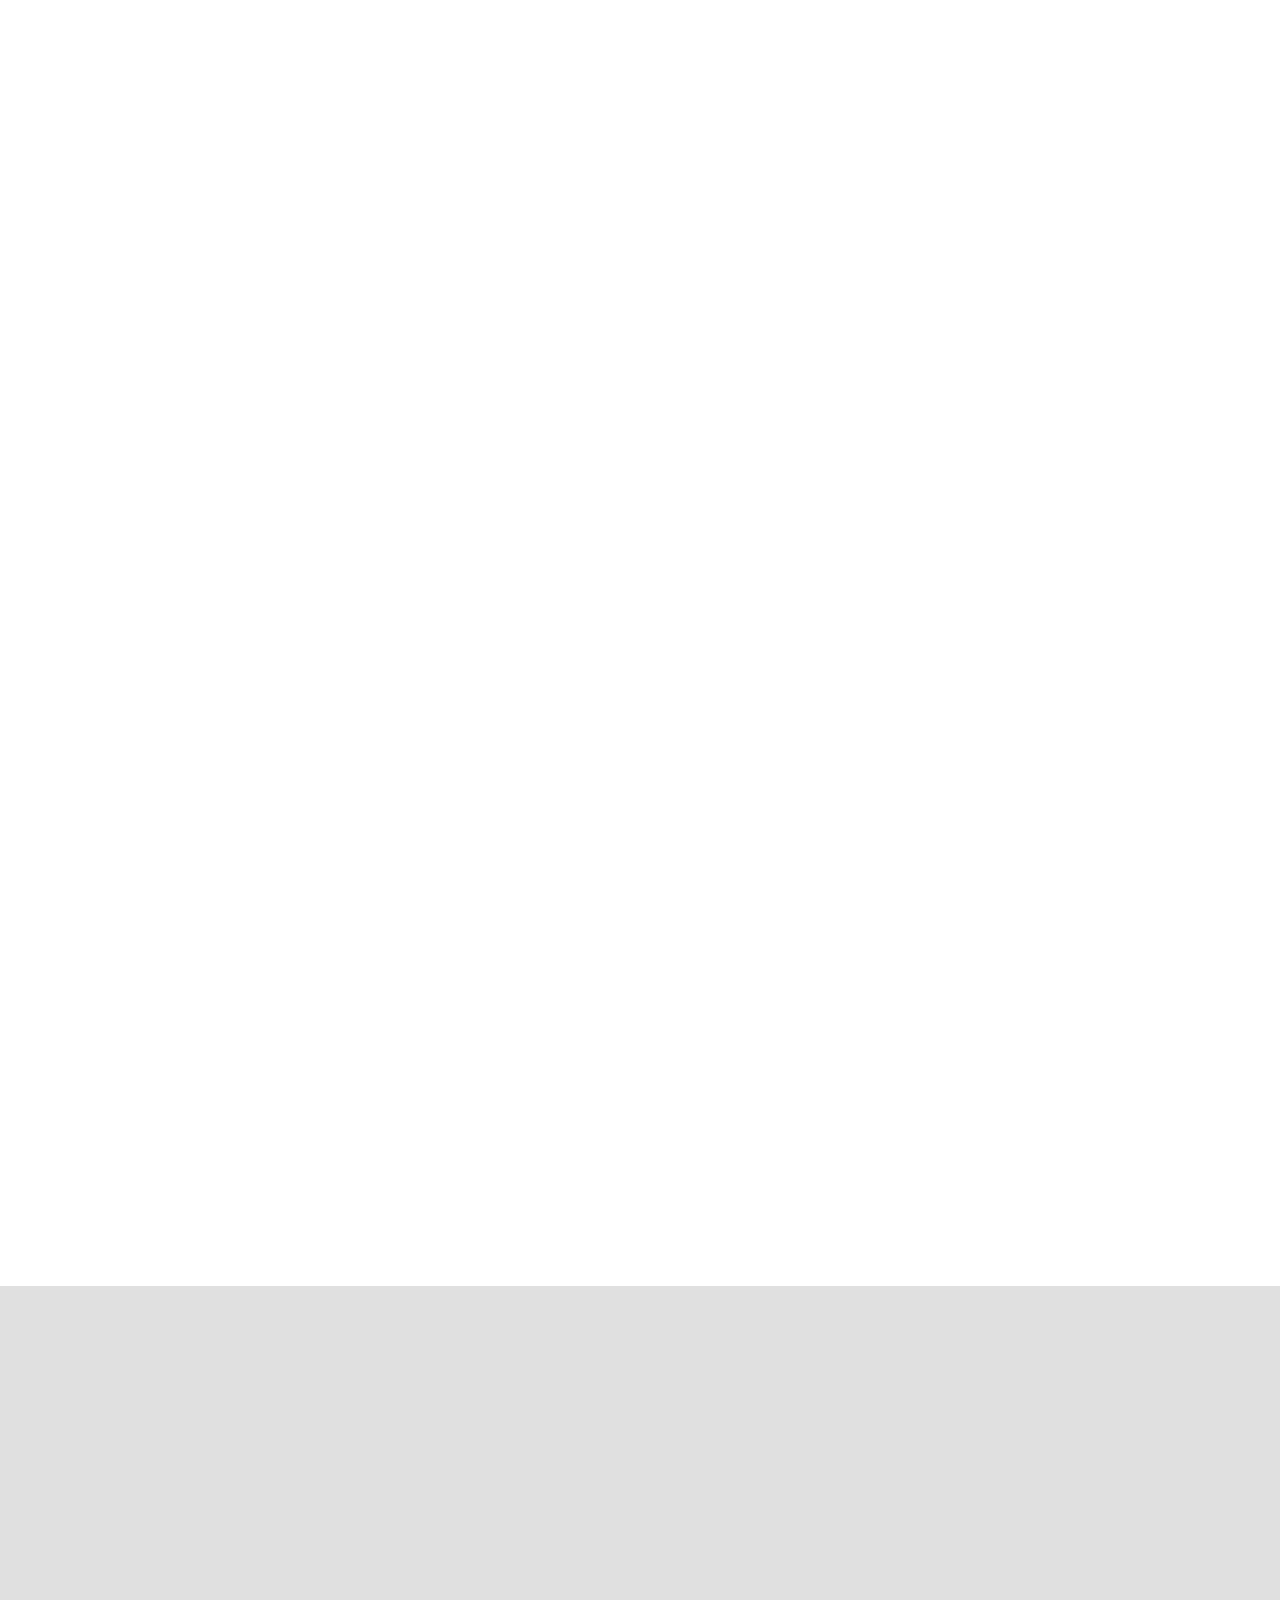
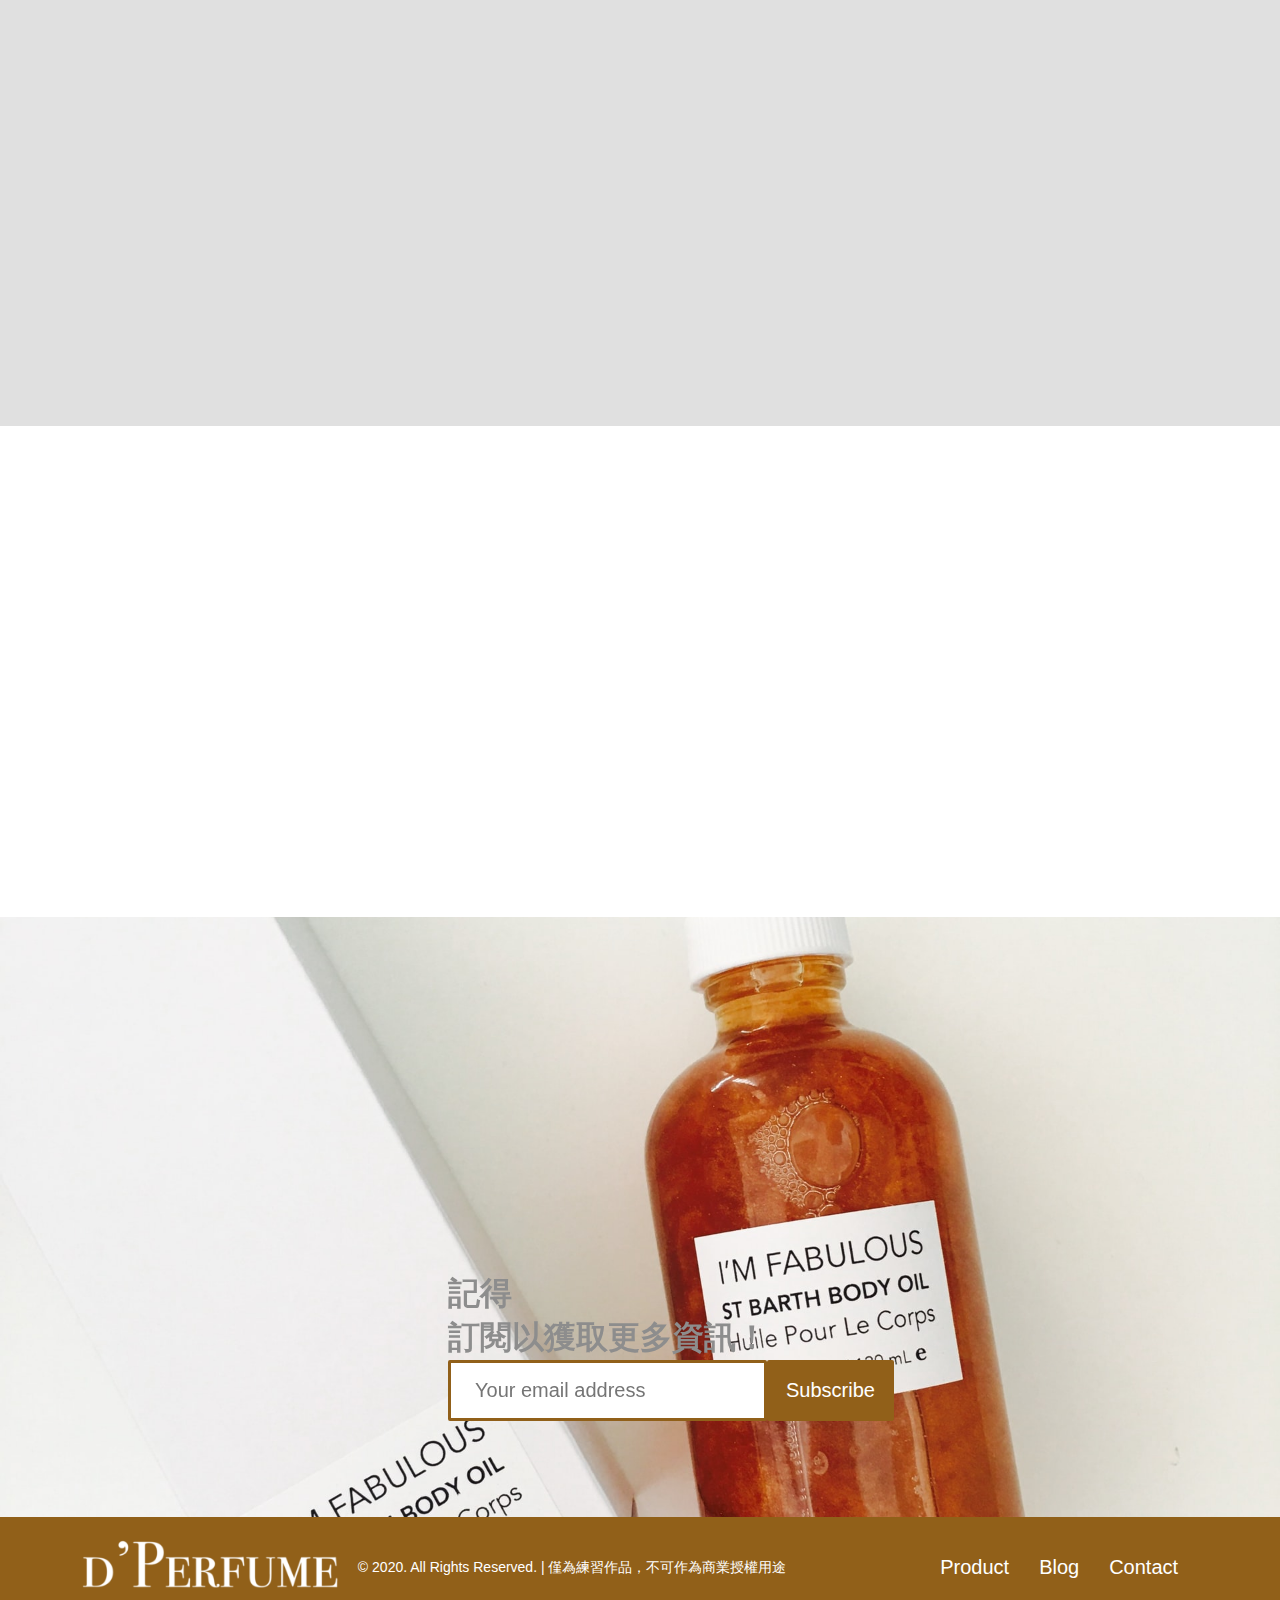
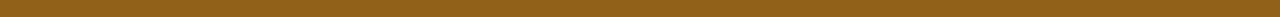
==== commit 60475e74: "update 0321" ====
--- a/index.html
+++ b/index.html
@@ -17,7 +17,7 @@
 <body>
     <div class="header container">
             <a href="./index.html" class="logo">
-                <img src="./images/d’Perfume@2x.png" alt="">
+                <img src="./images/d’Perfume.png" alt="">
             </a>
         <ul class="nav">
             <li class="nav-item"><a href="./product.html"><span class="material-icons">store</span>Product</a></li>
